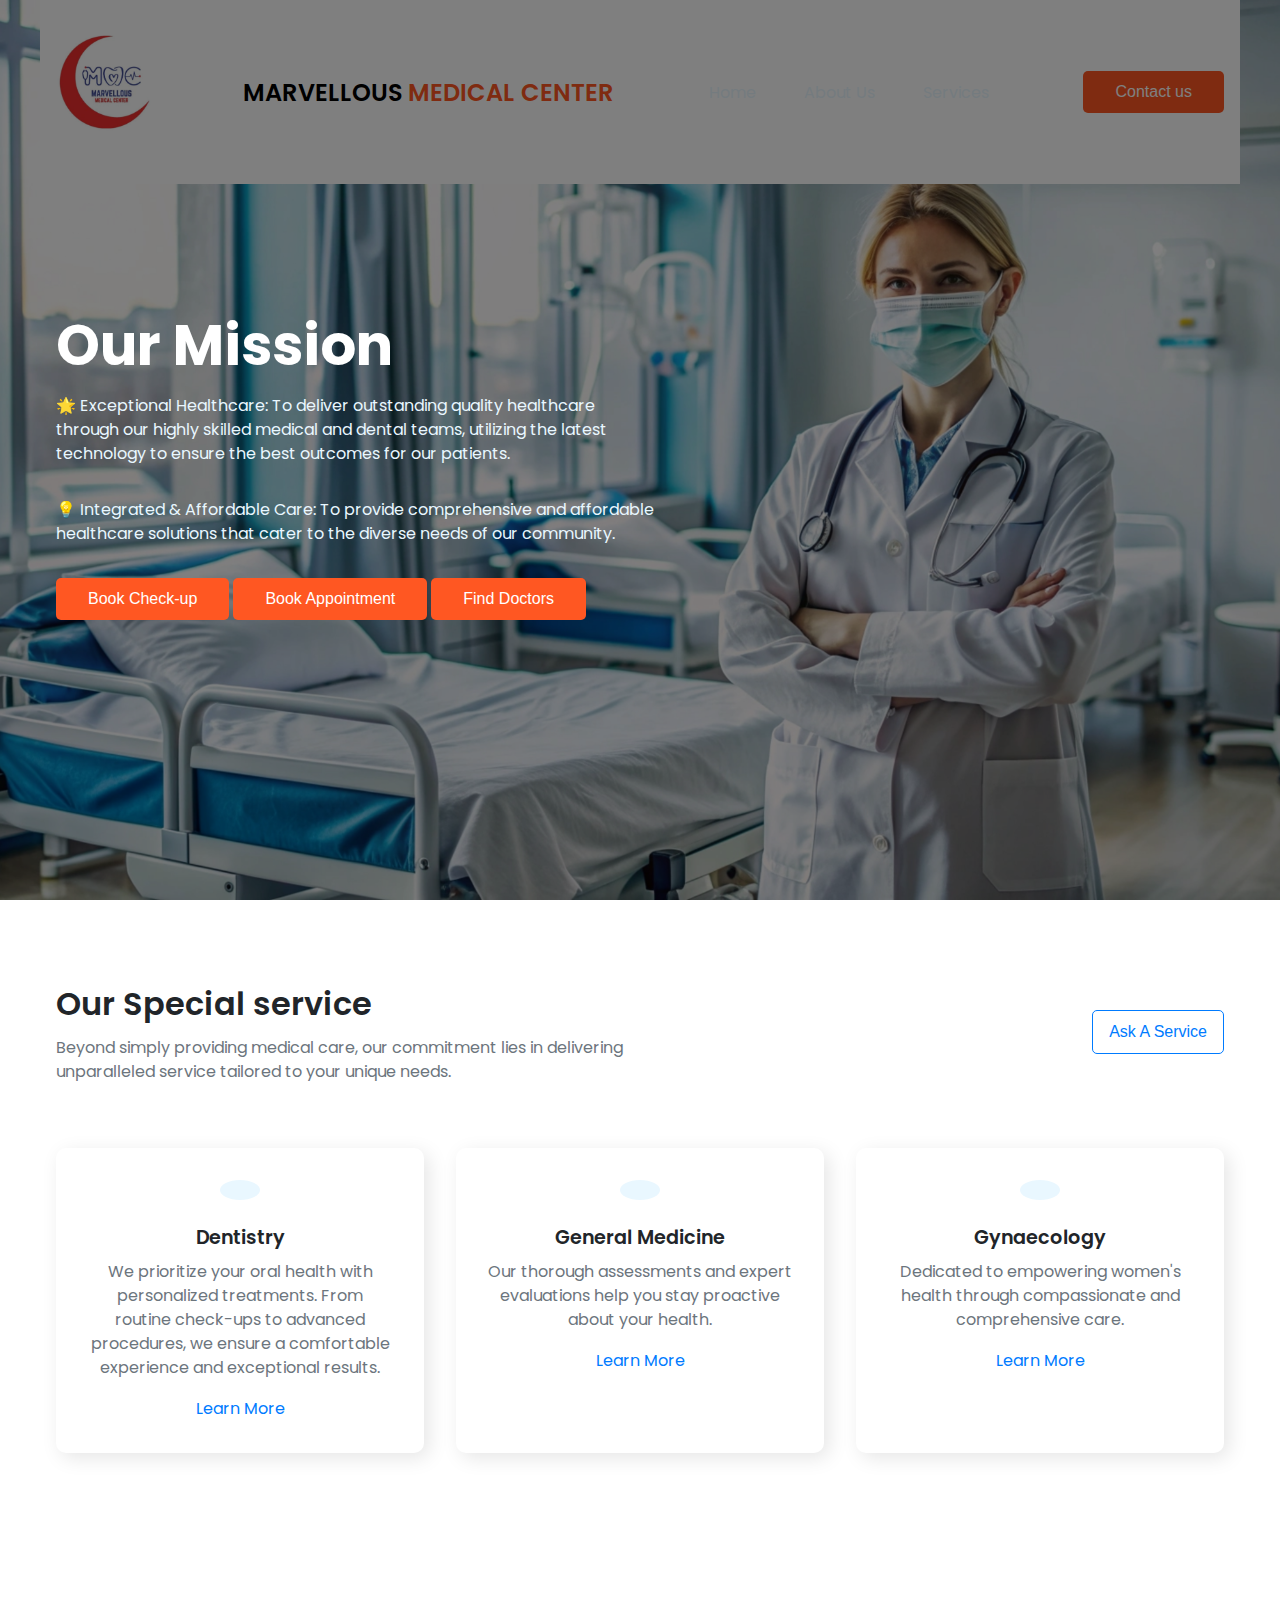
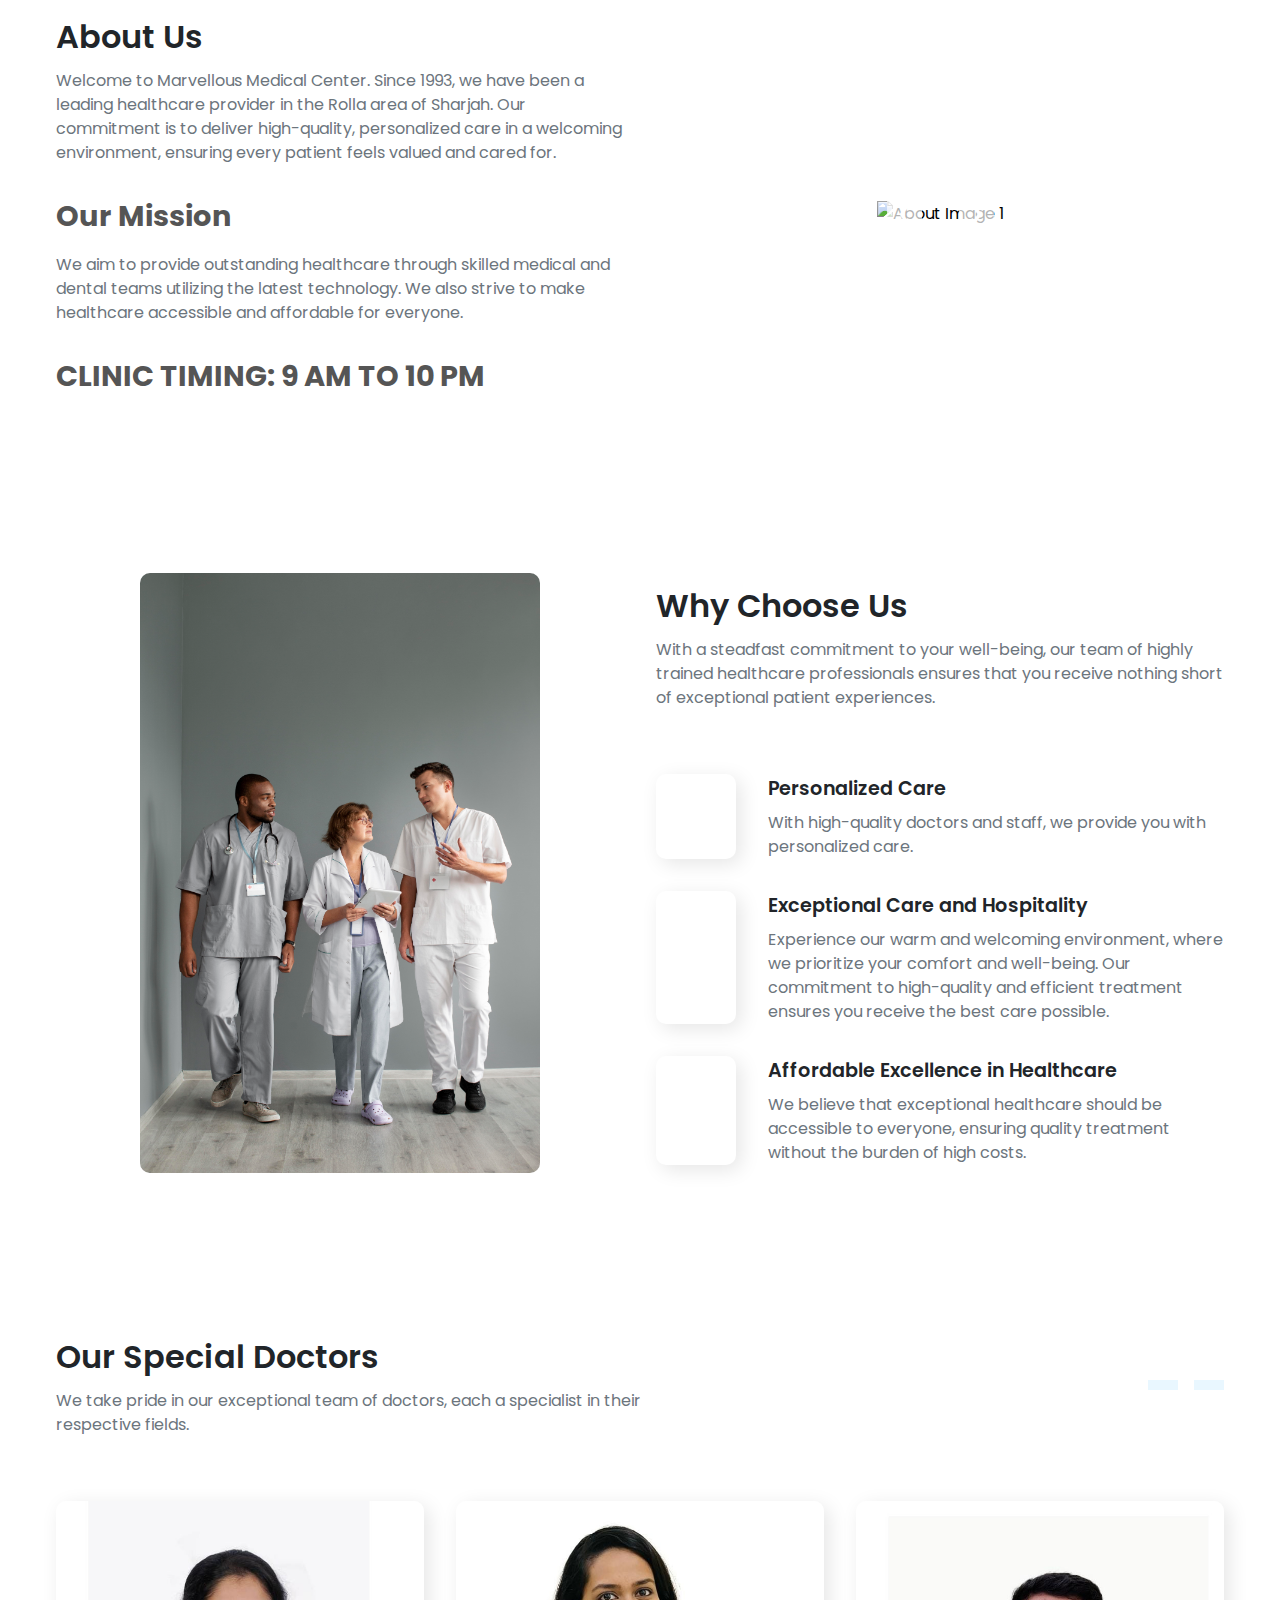
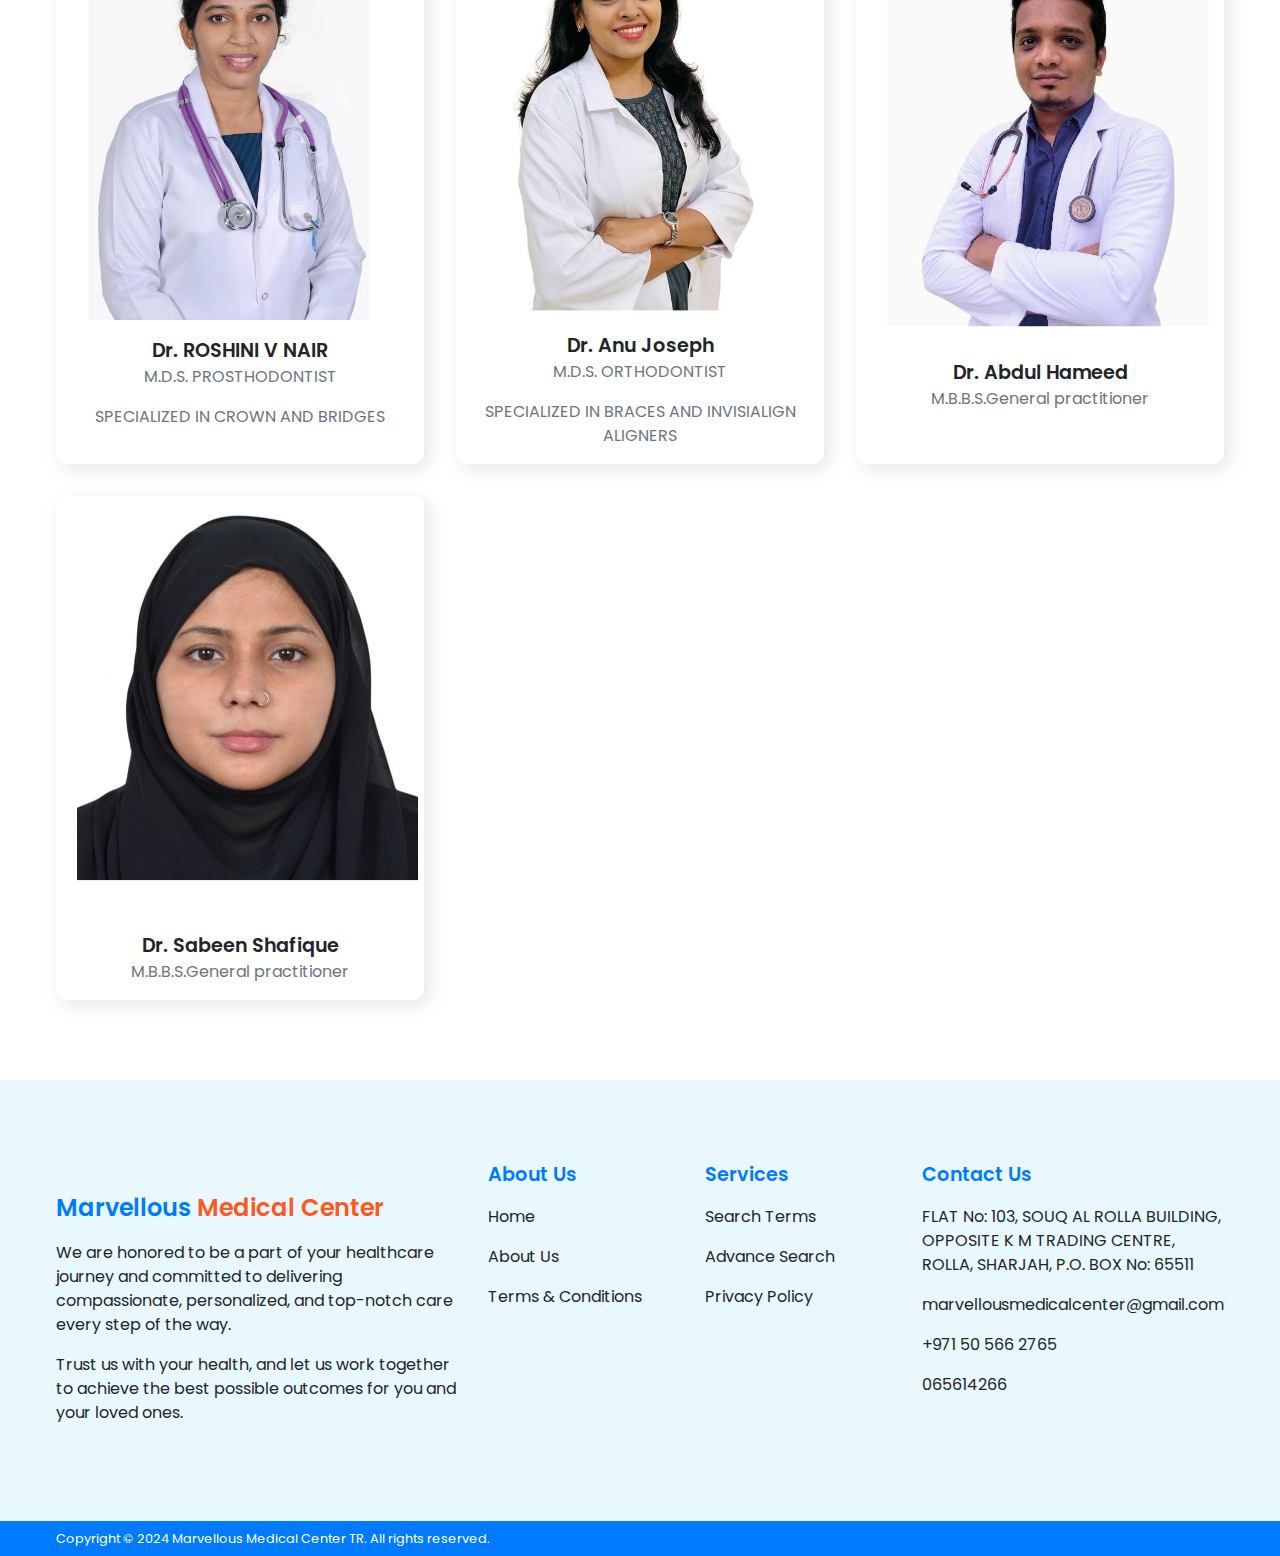
==== index.html @ 9492949f "Update index.html" ====
<!DOCTYPE html>
<html lang="en">
  <head>
    <meta charset="UTF-8" />
    <meta name="viewport" content="width=device-width, initial-scale=1.0" />
    <link
      href="https://cdn.jsdelivr.net/npm/remixicon@3.4.0/fonts/remixicon.css"
      rel="stylesheet"
    />
    <link rel="stylesheet" href="styles.css" />
    <title>Marvellous medical center</title>
  </head>
  <style>
    @import url("https://fonts.googleapis.com/css2?family=Poppins:wght@400;500;600;700&display=swap");

:root {
  --primary-color: #007bff; /* Updated primary color */
  --primary-color-dark: #0056b3; /* Darker shade */
  --primary-color-light: #e9f7ff; /* Lighter shade */
  --secondary-color: #ff5722; /* Updated secondary color */
  --text-dark: #212529; /* Darker text color */
  --text-light: #6c757d; /* Lighter text color */
  --white: #ffffff; /* White color */
  --max-width: 1200px; /* Maximum width for the container */
}

* {
  padding: 0;
  margin: 0;
  box-sizing: border-box;
}

.section__container {
  max-width: var(--max-width);
  margin: auto;
  padding: 5rem 1rem;
  animation: slide-in-left 0.5s ease-out forwards;
}

.section__header {
  margin-bottom: 0.5rem;
  font-size: 2rem;
  font-weight: 600;
  color: var(--text-dark);
  animation: slide-in-right 0.5s ease-out forwards;
}

.btn {
  padding: 0.75rem 2rem;
  outline: none;
  border: none;
  font-size: 1rem;
  white-space: nowrap;
  color: var(--white);
  background-color: var(--secondary-color);
  border-radius: 5px;
  cursor: pointer;
}

img {
  width: 100%;
  display: flex;
}

a {
  text-decoration: none;
}

html,
body {
  scroll-behavior: smooth;
}

body {
  font-family: "Poppins", sans-serif;
}

header {
    background-image: url("female-doctor-standing-hospital-room.jpg");
    background-position: center center;
    background-size: cover;
    background-repeat: no-repeat;
    position: relative;
    height:900px;
  }
  
  .header__container {
    position: relative;
    z-index: 1;
    padding: 5rem 1rem;
  }
  
  header::before {
    content: '';
    position: absolute;
    top: 0;
    left: 0;
    right: 0;
    bottom: 0;
    background-color: rgba(0, 0, 0, 0.5); /* Semi-transparent overlay */
    z-index: 0; /* Behind content */
  }
  

.nav__container {
  padding: 2rem 1rem;
  display: flex;
  align-items: center;
  justify-content: space-between;
}

.nav__logo {
  font-size: 1.5rem;
  font-weight: 600;
  color: var(--orange);
}

.nav__logo span {
  color: var(--secondary-color);
}

.nav__links {
  list-style: none;
  display: flex;
  align-items: center;
  justify-content: center;
  gap: 2rem;
  position:bottom;
  color:black;
  
}

.link a {
  padding: 0.5rem;
  color: var(--primary-color-light);
}

.link a:hover {
  color: var(--white);
}

.header__container {
  display: flex;
  align-items: center;
  gap: 5rem;
  animation: slide-in-left 0.5s ease-out forwards;
}

.header__container h1 {
  margin-bottom: 1rem;
  max-width: 800px;
  font-size: 3.5rem;
  line-height: 4rem;
  color: var(--white);
}

.header__container p {
  margin-bottom: 2rem;
  max-width: 600px;
  color: var(--primary-color-light);
}

.header__form {
  width: 100%;
  max-width: 350px;
}

.header__form form {
  display: grid;
  gap: 1rem;
  padding: 2rem;
  background-color: var(--white);
  border-radius: 10px;
  box-shadow: 5px 5px 20px rgba(0, 0, 0, 0.2);
}

.header__form input {
  padding: 1rem;
  outline: none;
  border: none;
  font-size: 1rem;
  color: var(--primary-color);
  background-color: var(--primary-color-light);
  border-radius: 5px;
}

.header__form input::placeholder {
  color: var(--primary-color);
}

.form__btn {
  background-color: var(--primary-color);
  transition: 0.3s;
}

.form__btn:hover {
  background-color: var(--primary-color-dark);
}

.header__form h4 {
  font-size: 1.5rem;
  font-weight: 700;
  color: var(--primary-color);
}

.service__header {
  display: flex;
  align-items: center;
  justify-content: space-between;
  gap: 2rem;
  animation: slide-in-right 0.5s ease-out forwards;
}

.service__header__content p {
  max-width: 600px;
  color: var(--text-light);
}

.service__btn {
  padding: 0.75rem 1rem;
  outline: none;
  font-size: 1rem;
  color: var(--primary-color);
  border: 1px solid var(--primary-color);
  background-color: transparent;
  border-radius: 5px;
  white-space: nowrap;
  cursor: pointer;
  transition: 0.3s;
}

.service__btn:hover {
  color: var(--white);
  background-color: var(--primary-color);
}

.service__grid {
  margin-top: 4rem;
  display: grid;
  grid-template-columns: repeat(3, 1fr);
  gap: 2rem;
  animation: slide-in-left 0.5s ease-out forwards;
}

.service__card {
  padding: 2rem;
  text-align: center;
  border-radius: 10px;
  box-shadow: 5px 5px 20px rgba(0, 0, 0, 0.1);
  cursor: pointer;
}


.service__card:hover {
  background-color: #f9f9f9; /* Optional: Change background on hover */
}



.service__card span {
  display: inline-block;
  margin-bottom: 1rem;
  padding: 10px 20px;
  font-size: 2.5rem;
  color: var(--primary-color);
  background-color: var(--primary-color-light);
  border-radius: 100%;
  transition: 0.3s;
}

.service__card h4 {
  margin-bottom: 0.5rem;
  font-size: 1.2rem;
  font-weight: 600;
  color: var(--text-dark);
}

.service__card p {
  margin-bottom: 1rem;
  color: var(--text-light);
}

.service__card a {
  color: var(--primary-color);
}

.service__card a:hover {
  color: var(--primary-color-dark);
}

.service__card:hover span {
  color: var(--primary-color-light);
  background-color: var(--primary-color);
}

.about__container {
  display: grid;
  grid-template-columns: repeat(2, 1fr);
  gap: 2rem;
  align-items: center;
}

.about__content p {
  margin-bottom: 1rem;
  color: var(--text-light);
}

.about__image img {
  max-width: 400px;
  margin: auto;
  border-radius: 10px;
}

.why__container {
  display: grid;
  grid-template-columns: repeat(2, 1fr);
  gap: 2rem;
  align-items: center;
  animation: slide-in-left 0.5s ease-out forwards;
}

.why__image img {
  max-width: 400px;
  margin: auto;
  border-radius: 10px;
}

.why__content p {
  color: var(--text-light);
}

.why__grid {
  margin-top: 4rem;
  display: grid;
  grid-template-columns: 80px auto;
  gap: 2rem;
}

.why__grid span {
  display: inline-flex;
  align-items: center;
  justify-content: center;
  font-size: 2.5rem;
  color: var(--primary-color);
  border-radius: 10px;
  box-shadow: 5px 5px 20px rgba(0, 0, 0, 0.1);
}

.why__grid h4 {
  margin-bottom: 0.5rem;
  font-size: 1.2rem;
  font-weight: 600;
  color: var(--text-dark);
}

.why__grid p {
  color: var(--text-light);
}

.doctors__header {
  display: flex;
  align-items: center;
  justify-content: space-between;
  gap: 2rem;
}

.doctors__header__content p {
  max-width: 600px;
  color: var(--text-light);
}

.doctors__nav {
  display: flex;
  align-items: center;
  gap: 1rem;
}

.doctors__nav span {
  padding: 5px 15px;
  font-size: 1.5rem;
  color: var(--primary-color);
  background-color: var(--primary-color-light);
  cursor: pointer;
}

.doctors__grid {
  margin-top: 4rem;
  display: grid;
  grid-template-columns: repeat(3, 1fr);
  gap: 2rem;
  animation: slide-in-right 0.5s ease-out forwards;
}

.doctors__card {
  text-align: center;
  box-shadow: 5px 5px 20px rgba(0, 0, 0, 0.1);
  border-radius: 10px;
  cursor: pointer;
  overflow: hidden;
}

.doctors__card__image {
  position: relative;
  overflow: hidden;
}

.doctors__socials {
  position: absolute;
  left: 0;
  bottom: -4rem;
  width: 100%;
  display: flex;
  align-items: center;
  justify-content: center;
  gap: 1rem;
  transition: 0.5s;
}

.doctors__socials span {
  display: inline-block;
  padding: 6px 12px;
  font-size: 1.5rem;
  color: var(--text-dark);
  background-color: var(--white);
  border-radius: 5px;
  cursor: pointer;
  transition: 0.3s;
}

.doctors__socials span:hover {
  color: var(--primary-color);
}

.doctors__card:hover .doctors__socials {
  bottom: 2rem;
}

.doctors__card h4 {
  margin-top: 1rem;
  font-size: 1.2rem;
  font-weight: 600;
  color: var(--text-dark);
}

.doctors__card p {
  margin-bottom: 1rem;
  color: var(--text-light);
}

.footer {
  background-color: var(--primary-color-light);
}

.footer__container {
  display: grid;
  grid-template-columns: 400px repeat(3, 1fr);
  gap: 2rem;
}

.footer__col h3 {
  margin-bottom: 1rem;
  font-size: 1.5rem;
  font-weight: 600;
  color: var(--primary-color);
}

.footer__col h3 span {
  color: var(--secondary-color);
}

.footer__col h4 {
  margin-bottom: 1rem;
  font-size: 1.2rem;
  font-weight: 600;
  color: var(--primary-color);
}

.footer__col p {
  margin-bottom: 1rem;
  color: var(--text-dark);
  cursor: pointer;
  transition: 0.3s;
}

.footer__col p:hover {
  color: var(--primary-color);
}

.footer__col i {
  color: var(--primary-color);
}

.footer__bar {
  background-color: var(--primary-color);
}

.footer__bar__content {
  max-width: var(--max-width);
  margin: auto;
  padding: 0.5rem 1rem;
  display: flex;
  align-items: center;
  justify-content: space-between;
  gap: 2rem;
}

.footer__bar__content p {
  font-size: 0.8rem;
  color: var(--white);
}

.footer__socials {
  display: flex;
  align-items: center;
  gap: 1rem;
  font-size: 1rem;
  color: var(--white);
  cursor: pointer;
}

@media (width < 900px) {
  .service__grid {
    grid-template-columns: repeat(2, 1fr);
    gap: 1rem;
  }

  .about__container {
    grid-template-columns: repeat(1, 1fr);
  }

  .about__image {
    grid-area: 1/1/2/2;
  }

  .about__content {
    text-align: center;
  }

  .why__container {
    grid-template-columns: repeat(1, 1fr);
  }

  .why__content {
    text-align: center;
  }

  .why__grid {
    text-align: left;
  }

  .doctors__grid {
    grid-template-columns: repeat(2, 1fr);
    gap: 1rem;
  }

  .footer__container {
    grid-template-columns: repeat(2, 1fr);
  }
}

@media (width < 780px) {
  .nav__links {
    display: none;
  }

  .header__container {
    flex-direction: column;
  }
}

@media (width < 600px) {
  .service__header {
    flex-direction: column;
    text-align: center;
  }

  .service__grid {
    grid-template-columns: repeat(1, 1fr);
  }

  .why__grid {
    column-gap: 1rem;
  }

  .doctors__header {
    flex-direction: column;
    text-align: center;
  }

  .doctors__grid {
    grid-template-columns: repeat(1, 1fr);
  }

  .footer__bar__content {
    flex-direction: column;
    gap: 1rem;
  }
}
@keyframes slide-in-left {
    from {
      transform: translateX(-100%);
      opacity: 0;
    }
    to {
      transform: translateX(0);
      opacity: 1;
    }
  }
  
  @keyframes slide-in-right {
    from {
      transform: translateX(100%);
      opacity: 0;
    }
    to {
      transform: translateX(0);
      opacity: 1;
    }
  }
  .logo {
    width: 100px;
    height: 100px;
    border-radius: 50%;
    overflow: hidden;
    display: flex;
    align-items: center;
    justify-content: center;
    margin-bottom: 20px;
}
.logo img {
    width: 100%;
    height: 100%;
    object-fit: cover;
}
.close-btn {
    background: none;
    border: none;
    color: white;
    font-size: 1.5rem;
    cursor: pointer;
    position: absolute;
    top: 10px;
    right: 10px;
  }
  
  .close-btn:hover {
    color: var(--secondary-color); /* Change color on hover */
  }
  .about__slider {
    position: relative;
    max-width: 600px; /* Set your desired width */
    margin: auto;
    overflow: hidden;
  }
  
  .slides {
    display: flex;
    transition: transform 0.5s ease;
  }
  
  .slide {
    min-width: 100%;
    display: none; /* Hide all images by default */
  }
  
  .slide.active {
    display: block; /* Show only the active image */
  }
  
  .prev, .next {
    position: absolute;
    top: 50%;
    transform: translateY(-50%);
    background-color: rgba(255, 255, 255, 0.7);
    border: none;
    cursor: pointer;
    padding: 10px;
    font-size: 18px;
  }
  
  .prev {
    left: 10px;
  }
  
  .next {
    right: 10px;
  }
  
  #dropdown a {
    display: block;
    padding: 8px;
    text-decoration: none;
    color: black;
}
#dropdown a:hover {
    background-color: #f0f0f0; /* Optional hover effect */
}
.section-container {
  display: none; /* Initially hidden */
  padding: 20px;
  background-color: #f4f4f4;
}
.section-content {
  max-width: 600px;
  margin: auto;
  background: white;
  padding: 20px;
  border-radius: 8px;
  box-shadow: 0 2px 10px rgba(0, 0, 0, 0.1);
}
.form-group {
  margin-bottom: 15px;
}
button {
  background-color: #28a745;
  color: white;
  border: none;
  padding: 10px 15px;
  border-radius: 5px;
  cursor: pointer;
}
button:hover {
  background-color: #218838;
}
.section-container {
  padding: 40px 20px;
  background-color: #f9f9f9;
  border: 1px solid #ddd;
  border-radius: 8px;
  box-shadow: 0 4px 8px rgba(0, 0, 0, 0.1);
}

.section-content {
  max-width: 800px;
  margin: auto;
}

h2 {
  font-size: 2.5rem;
  margin-bottom: 20px;
  color: #333;
}

h3 {
  font-size: 1.8rem;
  margin-top: 30px;
  margin-bottom: 15px;
  color: #555;
}

p {
  font-size: 1rem;
  line-height: 1.5;
  color: #666;
}

.form-group {
  margin-bottom: 20px;
}

label {
  display: block;
  margin-bottom: 5px;
  font-weight: bold;
}

input[type="text"],
input[type="email"],
textarea {
  width: 100%;
  padding: 10px;
  border: 1px solid #ccc;
  border-radius: 4px;
  font-size: 1rem;
}

textarea {
  height: 100px;
  resize: vertical;
}

button {
  background-color: #5cb85c;
  color: white;
  border: none;
  padding: 10px 20px;
  border-radius: 5px;
  cursor: pointer;
  font-size: 1rem;
}

button:hover {
  background-color: #4cae4c;
}

a {
  color: #007bff;
  text-decoration: none;
}

a:hover {
  text-decoration: underline;
}


  </style>
  <body>
    <header>
        <nav class="section__container nav__container">
            <div class="logo">
                <img src="logo.jpeg" alt="Company Logo">
            </div>
          <div class="nav__logo">
            MARVELLOUS<span> MEDICAL CENTER </span>
          </div>
          <ul class="nav__links">
            <li class="link"><a href="#home">Home</a></li>
            <li class="link"><a href="#about">About Us</a></li>
            <li class="link"><a href="#service">Services</a></li>
          </ul>
          <a href="contact.html">
            <button class="btn">Contact us</button>
        </a>
        </nav><br><br>
        
        <div class="section__container header__container" id="home">
          <div class="header__content">
            <h1>Our Mission</h1>
            <p>
              🌟 Exceptional Healthcare: To deliver outstanding quality healthcare through our highly skilled medical and dental teams, utilizing the latest technology to ensure the best outcomes for our patients.
            </p>
            <p>
              💡 Integrated & Affordable Care: To provide comprehensive and affordable healthcare solutions that cater to the diverse needs of our community.
            </p>
            <button class="btn" id="book-check-btn">Book Check-up</button>
            <button class="btn" id="book-appointment-btn">Book Appointment</button>
            <a href="#pages">
              <button class="btn" id="find-docs">Find Doctors</button>
          </a>
          
          </div>
          <div class="header__form" id="checkup-form" style="display: none;">
            <button class="close-btn" onclick="closeForm('checkup-form')">✖</button>
            <form>
              <h4>Book Check-up</h4>
              <input type="text" placeholder="First Name" />
              <input type="text" placeholder="Last Name" />
              <input type="text" placeholder="Address" />
              <input type="text" placeholder="Phone No." />
              <button class="btn form__btn">Book Check-up</button>
              <button class="btn btn_success" >Login</button>
            </form>
          </div>
      
          <div class="header__form" id="appointment-form" style="display: none;">
            <button class="close-btn" onclick="closeForm('appointment-form')">✖</button>
            <form>
              <h4>Book Appointment</h4>
              <input type="text" placeholder="First Name" />
              <input type="text" placeholder="Last Name" />
              <input type="text" placeholder="Address" />
              <input type="text" placeholder="Phone No." />
              <button class="btn form__btn">Book Appointment</button>
              <button class="btn btn_success" >Login</button>
            </form>
          </div>
        </div>
      </header>
      
      

    <section class="section__container service__container" id="service">
      <div class="service__header">
        <div class="service__header__content">
          <h2 class="section__header">Our Special service</h2>
          <p>
            Beyond simply providing medical care, our commitment lies in
            delivering unparalleled service tailored to your unique needs.
          </p>
        </div>
        <button class="service__btn" onclick="toggleDropdown()">Ask A Service</button>
          <div id="dropdown" style="display: none;">
            <a href="dental.html">Dentistry</a>
            <a href="general.html">General Practitioner</a>
            <a href="gynaec.html">Gynaecology</a>
          </div>
      </div>
      <div class="service__grid">
        <div class="service__card">
          <a href="dental.html" style="text-decoration: none; color: inherit;">
              <span><i class="ri-hospital-line"></i></span>
              <h4>Dentistry</h4>
              <p>
                  We prioritize your oral health with personalized treatments. From routine check-ups to advanced procedures, we ensure a comfortable experience and exceptional results.
              </p>
              <a href="dental.html">Learn More</a>
          </a>
      </div>
        <div class="service__card">
          <a href="general.html" style="text-decoration: none; color: inherit;">
          <span><i class="ri-user-line"></i></span>
          <h4>General Medicine</h4>
          <p>
            Our thorough assessments and expert evaluations help you stay
            proactive about your health.
          </p>
          <a href="general.html">Learn More</a></a>
        </div>
        <div class="service__card">
          <span><i class="ri-women-line"></i></span>
          <a href="gynaec.html" style="text-decoration: none; color: inherit;">
          <h4>Gynaecology</h4>
          <p>
            Dedicated to empowering women's health through compassionate and comprehensive care.
          </p>
          <a href="#">Learn More</a></a>
        </div>
      </div>
    </section>
    <section class="section__container about__container" id="about">
        <div class="about__content">
          <h2 class="section__header">About Us</h2>
          <p>
            Welcome to Marvellous Medical Center. Since 1993, we have been a leading healthcare provider in the Rolla area of Sharjah. Our commitment is to deliver high-quality, personalized care in a welcoming environment, ensuring every patient feels valued and cared for.
          </p>
          <h3>Our Mission</h3>
          <p>
            We aim to provide outstanding healthcare through skilled medical and dental teams utilizing the latest technology. We also strive to make healthcare accessible and affordable for everyone.
          </p>
          <h3>CLINIC TIMING:  9 AM TO  10 PM</h3>
        </div>
      
        <div class="about__slider">
          <div class="slides">
            <img src="about.jpg" alt="About Image 1" class="slide" />
            <img src="about2.jpg" alt="About Image 2" class="slide" />
            <img src="about3.jpg" alt="About Image 3" class="slide" />
          </div>
          <button class="prev" onclick="changeSlide(-1)">&#10094;</button>
          <button class="next" onclick="changeSlide(1)">&#10095;</button>
        </div>
      </section>
      
      

    <section class="section__container why__container" id="blog">
        <div class="why__image">
          <img src="why.jpg" alt="why choose us" />
        </div>
        <div class="why__content">
          <h2 class="section__header">Why Choose Us</h2>
          <p>
            With a steadfast commitment to your well-being, our team of highly
            trained healthcare professionals ensures that you receive nothing
            short of exceptional patient experiences.
          </p>
          <div class="why__grid">
            <span><i class="ri-hand-heart-line"></i></span>
            <div>
              <h4>Personalized Care</h4>
              <p>
                With high-quality doctors and staff, we provide you with personalized care.
              </p>
            </div>
            <span><i class="ri-truck-line"></i></span>
            <div>
              <h4>Exceptional Care and Hospitality</h4>
              <p>
                Experience our warm and welcoming environment, where we prioritize your comfort and well-being. Our commitment to high-quality and efficient treatment ensures you receive the best care possible.
              </p>
            </div>
            <span><i class="ri-hospital-line"></i></span>
            <div>
              <h4>Affordable Excellence in Healthcare</h4>
              <p>
                We believe that exceptional healthcare should be accessible to everyone, ensuring quality treatment without the burden of high costs.
              </p>
            </div>
          </div>
        </div>
      </section>
      

    <section class="section__container doctors__container" id="pages">
      <div class="doctors__header">
        <div class="doctors__header__content">
          <h2 class="section__header">Our Special Doctors</h2>
          <p>
            We take pride in our exceptional team of doctors, each a specialist
            in their respective fields.
          </p>
        </div>
        <div class="doctors__nav">
          <span><i class="ri-arrow-left-line"></i></span>
          <span><i class="ri-arrow-right-line"></i></span>
        </div>
      </div>
      <div class="doctors__grid">
        <div class="doctors__card">
          <div class="doctors__card__image">
            <img src="roshini.jpeg" alt="doctor" />
            <div class="doctors__socials">
              <span><i class="ri-instagram-line"></i></span>
              <span><i class="ri-facebook-fill"></i></span>
              <span><i class="ri-heart-fill"></i></span>
              <span><i class="ri-twitter-fill"></i></span>
            </div>
          </div>
          <h4>Dr. ROSHINI V NAIR</h4>
          <p>M.D.S. PROSTHODONTIST</p>
          <p>SPECIALIZED IN CROWN AND BRIDGES</p>
        </div>
        <div class="doctors__card">
          <div class="doctors__card__image">
            <img src="ANU.jpeg" alt="doctor" />
            <div class="doctors__socials">
              <span><i class="ri-instagram-line"></i></span>
              <span><i class="ri-facebook-fill"></i></span>
              <span><i class="ri-heart-fill"></i></span>
              <span><i class="ri-twitter-fill"></i></span>
            </div>
          </div>
          <h4>Dr. Anu Joseph</h4>
          <p>M.D.S. ORTHODONTIST</p>
          <p>SPECIALIZED IN BRACES AND INVISIALIGN ALIGNERS</p>
        </div>
        <div class="doctors__card">
          <div class="doctors__card__image">
            <img src="abdul.jpeg" alt="doctor" />
            <div class="doctors__socials">
              <span><i class="ri-instagram-line"></i></span>
              <span><i class="ri-facebook-fill"></i></span>
              <span><i class="ri-heart-fill"></i></span>
              <span><i class="ri-twitter-fill"></i></span>
            </div>
          </div>
          <h4>Dr. Abdul Hameed</h4>
          <p>M.B.B.S.General practitioner</p>
        </div>
        <div class="doctors__card">
          <div class="doctors__card__image">
            <img src="sabeen.jpeg" alt="doctor" />
            <div class="doctors__socials">
              <span><i class="ri-instagram-line"></i></span>
              <span><i class="ri-facebook-fill"></i></span>
              <span><i class="ri-heart-fill"></i></span>
              <span><i class="ri-twitter-fill"></i></span>
            </div>
          </div>
          <h4>Dr. Sabeen Shafique</h4>
          <p>M.B.B.S.General practitioner</p>
        </div>
      </div>
    </section>
    
  

    <footer class="footer">
      <div class="section__container footer__container">
        <div class="footer__col">
          <h3>Marvellous <span>Medical Center</span></h3>
          <p>
            We are honored to be a part of your healthcare journey and committed
            to delivering compassionate, personalized, and top-notch care every
            step of the way.
          </p>
          <p>
            Trust us with your health, and let us work together to achieve the
            best possible outcomes for you and your loved ones.
          </p>
        </div>
        <div class="footer__col">
          <h4>About Us</h4>
          <p>Home</p>
          <p>About Us</p>
          <p>Terms & Conditions</p>
        </div>
        <div class="footer__col">
          <h4>Services</h4>
          <p>Search Terms</p>
          <p>Advance Search</p>
          <p>Privacy Policy</p>
        </div>
        <div class="footer__col">
          <h4>Contact Us</h4>
          <p>
            <i class="ri-map-pin-2-fill"></i> FLAT No: 103, SOUQ AL ROLLA BUILDING, 
            OPPOSITE K M TRADING
            CENTRE, ROLLA, SHARJAH, P.O. BOX No: 65511
            
          </p>
          <p><i class="ri-mail-fill"></i> marvellousmedicalcenter@gmail.com</p>
          <p><i class="ri-phone-fill"></i> +971 50 566 2765</p>
          <p><i class="ri-landline-fill"></i> 065614266</p>
        </div>
      </div>
      <div class="footer__bar">
        <div class="footer__bar__content">
          <p>Copyright © 2024 Marvellous Medical Center TR. All rights reserved.</p>
          <div class="footer__socials">
            <span><i class="ri-instagram-line"></i></span>
            <span><i class="ri-facebook-fill"></i></span>
            <span><i class="ri-heart-fill"></i></span>
            <span><i class="ri-twitter-fill"></i></span>
          </div>
        </div>
      </div>
    </footer>
  </body>
  <script>
    document.getElementById("book-check-btn").addEventListener("click", function() {
        const checkupForm = document.getElementById("checkup-form");
        const appointmentForm = document.getElementById("appointment-form");
        
        // Show the check-up form and hide the appointment form
        checkupForm.style.display = "block";
        appointmentForm.style.display = "none";
      });
      
      document.getElementById("book-appointment-btn").addEventListener("click", function() {
        const appointmentForm = document.getElementById("appointment-form");
        const checkupForm = document.getElementById("checkup-form");
        
        // Show the appointment form and hide the check-up form
        appointmentForm.style.display = "block";
        checkupForm.style.display = "none";
      });
      function closeForm(formId) {
        document.getElementById(formId).style.display = "none";
      }
      let currentSlide = 0;
const slides = document.querySelectorAll('.slide');

function showSlide(index) {
  slides.forEach((slide, i) => {
    slide.classList.remove('active');
    if (i === index) {
      slide.classList.add('active');
    }
  });
}

function changeSlide(direction) {
  currentSlide = (currentSlide + direction + slides.length) % slides.length;
  showSlide(currentSlide);
}

// Automatically change slides every 5 seconds
setInterval(() => {
  changeSlide(1); // Change to the next slide
}, 3000);

// Initialize the first slide
showSlide(currentSlide);

function toggleDropdown() {
  const dropdown = document.getElementById('dropdown');
  dropdown.style.display = dropdown.style.display === 'none' ? 'block' : 'none';
}
document.getElementById('contactButton').addEventListener('click', function() {
  const contactSection = document.getElementById('contact');
  contactSection.style.display = contactSection.style.display === 'none' || contactSection.style.display === '' ? 'block' : 'none';
});
  </script>
  
</html>
---- styles.css ----
@import url("https://fonts.googleapis.com/css2?family=Poppins:wght@400;500;600;700&display=swap");

:root {
  --primary-color: #007bff; /* Updated primary color */
  --primary-color-dark: #0056b3; /* Darker shade */
  --primary-color-light: #e9f7ff; /* Lighter shade */
  --secondary-color: #ff5722; /* Updated secondary color */
  --text-dark: #212529; /* Darker text color */
  --text-light: #6c757d; /* Lighter text color */
  --white: #ffffff; /* White color */
  --max-width: 1200px; /* Maximum width for the container */
}

* {
  padding: 0;
  margin: 0;
  box-sizing: border-box;
}

.section__container {
  max-width: var(--max-width);
  margin: auto;
  padding: 5rem 1rem;
}

.section__header {
  margin-bottom: 0.5rem;
  font-size: 2rem;
  font-weight: 600;
  color: var(--text-dark);
}

.btn {
  padding: 0.75rem 2rem;
  outline: none;
  border: none;
  font-size: 1rem;
  white-space: nowrap;
  color: var(--white);
  background-color: var(--secondary-color);
  border-radius: 5px;
  cursor: pointer;
}

img {
  width: 100%;
  display: flex;
}

a {
  text-decoration: none;
}

html,
body {
  scroll-behavior: smooth;
}

body {
  font-family: "Poppins", sans-serif;
}

header {
  background-image: linear-gradient(
      to right,
      rgba(0, 123, 255, 0.9),
      rgba(0, 123, 255, 0.7)
    ),
    url("assets/header.jpg");
  background-position: center center;
  background-size: cover;
  background-repeat: no-repeat;
}

.nav__container {
  padding: 2rem 1rem;
  display: flex;
  align-items: center;
  justify-content: space-between;
}

.nav__logo {
  font-size: 1.5rem;
  font-weight: 600;
  color: var(--white);
}

.nav__logo span {
  color: var(--secondary-color);
}

.nav__links {
  list-style: none;
  display: flex;
  align-items: center;
  justify-content: center;
  gap: 2rem;
}

.link a {
  padding: 0.5rem;
  color: var(--primary-color-light);
}

.link a:hover {
  color: var(--white);
}

.header__container {
  display: flex;
  align-items: center;
  gap: 5rem;
}

.header__container h1 {
  margin-bottom: 1rem;
  max-width: 800px;
  font-size: 3.5rem;
  line-height: 4rem;
  color: var(--white);
}

.header__container p {
  margin-bottom: 2rem;
  max-width: 600px;
  color: var(--primary-color-light);
}

.header__form {
  width: 100%;
  max-width: 350px;
}

.header__form form {
  display: grid;
  gap: 1rem;
  padding: 2rem;
  background-color: var(--white);
  border-radius: 10px;
  box-shadow: 5px 5px 20px rgba(0, 0, 0, 0.2);
}

.header__form input {
  padding: 1rem;
  outline: none;
  border: none;
  font-size: 1rem;
  color: var(--primary-color);
  background-color: var(--primary-color-light);
  border-radius: 5px;
}

.header__form input::placeholder {
  color: var(--primary-color);
}

.form__btn {
  background-color: var(--primary-color);
  transition: 0.3s;
}

.form__btn:hover {
  background-color: var(--primary-color-dark);
}

.header__form h4 {
  font-size: 1.5rem;
  font-weight: 700;
  color: var(--primary-color);
}

.service__header {
  display: flex;
  align-items: center;
  justify-content: space-between;
  gap: 2rem;
}

.service__header__content p {
  max-width: 600px;
  color: var(--text-light);
}

.service__btn {
  padding: 0.75rem 1rem;
  outline: none;
  font-size: 1rem;
  color: var(--primary-color);
  border: 1px solid var(--primary-color);
  background-color: transparent;
  border-radius: 5px;
  white-space: nowrap;
  cursor: pointer;
  transition: 0.3s;
}

.service__btn:hover {
  color: var(--white);
  background-color: var(--primary-color);
}

.service__grid {
  margin-top: 4rem;
  display: grid;
  grid-template-columns: repeat(3, 1fr);
  gap: 2rem;
}

.service__card {
  padding: 2rem;
  text-align: center;
  border-radius: 10px;
  box-shadow: 5px 5px 20px rgba(0, 0, 0, 0.1);
  cursor: pointer;
}

.service__card span {
  display: inline-block;
  margin-bottom: 1rem;
  padding: 10px 20px;
  font-size: 2.5rem;
  color: var(--primary-color);
  background-color: var(--primary-color-light);
  border-radius: 100%;
  transition: 0.3s;
}

.service__card h4 {
  margin-bottom: 0.5rem;
  font-size: 1.2rem;
  font-weight: 600;
  color: var(--text-dark);
}

.service__card p {
  margin-bottom: 1rem;
  color: var(--text-light);
}

.service__card a {
  color: var(--primary-color);
}

.service__card a:hover {
  color: var(--primary-color-dark);
}

.service__card:hover span {
  color: var(--primary-color-light);
  background-color: var(--primary-color);
}

.about__container {
  display: grid;
  grid-template-columns: repeat(2, 1fr);
  gap: 2rem;
  align-items: center;
}

.about__content p {
  margin-bottom: 1rem;
  color: var(--text-light);
}

.about__image img {
  max-width: 400px;
  margin: auto;
  border-radius: 10px;
}

.why__container {
  display: grid;
  grid-template-columns: repeat(2, 1fr);
  gap: 2rem;
  align-items: center;
}

.why__image img {
  max-width: 400px;
  margin: auto;
  border-radius: 10px;
}

.why__content p {
  color: var(--text-light);
}

.why__grid {
  margin-top: 4rem;
  display: grid;
  grid-template-columns: 80px auto;
  gap: 2rem;
}

.why__grid span {
  display: inline-flex;
  align-items: center;
  justify-content: center;
  font-size: 2.5rem;
  color: var(--primary-color);
  border-radius: 10px;
  box-shadow: 5px 5px 20px rgba(0, 0, 0, 0.1);
}

.why__grid h4 {
  margin-bottom: 0.5rem;
  font-size: 1.2rem;
  font-weight: 600;
  color: var(--text-dark);
}

.why__grid p {
  color: var(--text-light);
}

.doctors__header {
  display: flex;
  align-items: center;
  justify-content: space-between;
  gap: 2rem;
}

.doctors__header__content p {
  max-width: 600px;
  color: var(--text-light);
}

.doctors__nav {
  display: flex;
  align-items: center;
  gap: 1rem;
}

.doctors__nav span {
  padding: 5px 15px;
  font-size: 1.5rem;
  color: var(--primary-color);
  background-color: var(--primary-color-light);
  cursor: pointer;
}

.doctors__grid {
  margin-top: 4rem;
  display: grid;
  grid-template-columns: repeat(3, 1fr);
  gap: 2rem;
}

.doctors__card {
  text-align: center;
  box-shadow: 5px 5px 20px rgba(0, 0, 0, 0.1);
  border-radius: 10px;
  cursor: pointer;
  overflow: hidden;
}

.doctors__card__image {
  position: relative;
  overflow: hidden;
}

.doctors__socials {
  position: absolute;
  left: 0;
  bottom: -4rem;
  width: 100%;
  display: flex;
  align-items: center;
  justify-content: center;
  gap: 1rem;
  transition: 0.5s;
}

.doctors__socials span {
  display: inline-block;
  padding: 6px 12px;
  font-size: 1.5rem;
  color: var(--text-dark);
  background-color: var(--white);
  border-radius: 5px;
  cursor: pointer;
  transition: 0.3s;
}

.doctors__socials span:hover {
  color: var(--primary-color);
}

.doctors__card:hover .doctors__socials {
  bottom: 2rem;
}

.doctors__card h4 {
  margin-top: 1rem;
  font-size: 1.2rem;
  font-weight: 600;
  color: var(--text-dark);
}

.doctors__card p {
  margin-bottom: 1rem;
  color: var(--text-light);
}

.footer {
  background-color: var(--primary-color-light);
}

.footer__container {
  display: grid;
  grid-template-columns: 400px repeat(3, 1fr);
  gap: 2rem;
}

.footer__col h3 {
  margin-bottom: 1rem;
  font-size: 1.5rem;
  font-weight: 600;
  color: var(--primary-color);
}

.footer__col h3 span {
  color: var(--secondary-color);
}

.footer__col h4 {
  margin-bottom: 1rem;
  font-size: 1.2rem;
  font-weight: 600;
  color: var(--primary-color);
}

.footer__col p {
  margin-bottom: 1rem;
  color: var(--text-dark);
  cursor: pointer;
  transition: 0.3s;
}

.footer__col p:hover {
  color: var(--primary-color);
}

.footer__col i {
  color: var(--primary-color);
}

.footer__bar {
  background-color: var(--primary-color);
}

.footer__bar__content {
  max-width: var(--max-width);
  margin: auto;
  padding: 0.5rem 1rem;
  display: flex;
  align-items: center;
  justify-content: space-between;
  gap: 2rem;
}

.footer__bar__content p {
  font-size: 0.8rem;
  color: var(--white);
}

.footer__socials {
  display: flex;
  align-items: center;
  gap: 1rem;
  font-size: 1rem;
  color: var(--white);
  cursor: pointer;
}

@media (width < 900px) {
  .service__grid {
    grid-template-columns: repeat(2, 1fr);
    gap: 1rem;
  }

  .about__container {
    grid-template-columns: repeat(1, 1fr);
  }

  .about__image {
    grid-area: 1/1/2/2;
  }

  .about__content {
    text-align: center;
  }

  .why__container {
    grid-template-columns: repeat(1, 1fr);
  }

  .why__content {
    text-align: center;
  }

  .why__grid {
    text-align: left;
  }

  .doctors__grid {
    grid-template-columns: repeat(2, 1fr);
    gap: 1rem;
  }

  .footer__container {
    grid-template-columns: repeat(2, 1fr);
  }
}

@media (width < 780px) {
  .nav__links {
    display: none;
  }

  .header__container {
    flex-direction: column;
  }
}

@media (width < 600px) {
  .service__header {
    flex-direction: column;
    text-align: center;
  }

  .service__grid {
    grid-template-columns: repeat(1, 1fr);
  }

  .why__grid {
    column-gap: 1rem;
  }

  .doctors__header {
    flex-direction: column;
    text-align: center;
  }

  .doctors__grid {
    grid-template-columns: repeat(1, 1fr);
  }

  .footer__bar__content {
    flex-direction: column;
    gap: 1rem;
  }
}

body {
  font-family: Arial, sans-serif;
  margin: 0;
  padding: 0;
}

.header {
  position: relative;
}

.header__image img {
  width: 100%;
  height: auto;
}

.nav__container {
  display: flex;
  justify-content: center;
  background-color: #fff;
  padding: 1rem;
}

.nav__links {
  list-style: none;
  display: flex;
  gap: 2rem;
}

.nav__links a {
  text-decoration: none;
  color: #333;
}

.content__section {
  padding: 2rem;
  text-align: center;
}

.section__header {
  font-size: 2rem;
  margin-bottom: 1rem;
}

.services__grid, .video__grid {
  display: flex;
  justify-content: space-around;
  margin: 2rem 0;
}

.service, .video {
  width: 30%;
}

.video iframe {
  width: 100%;
  height: 200px;
}
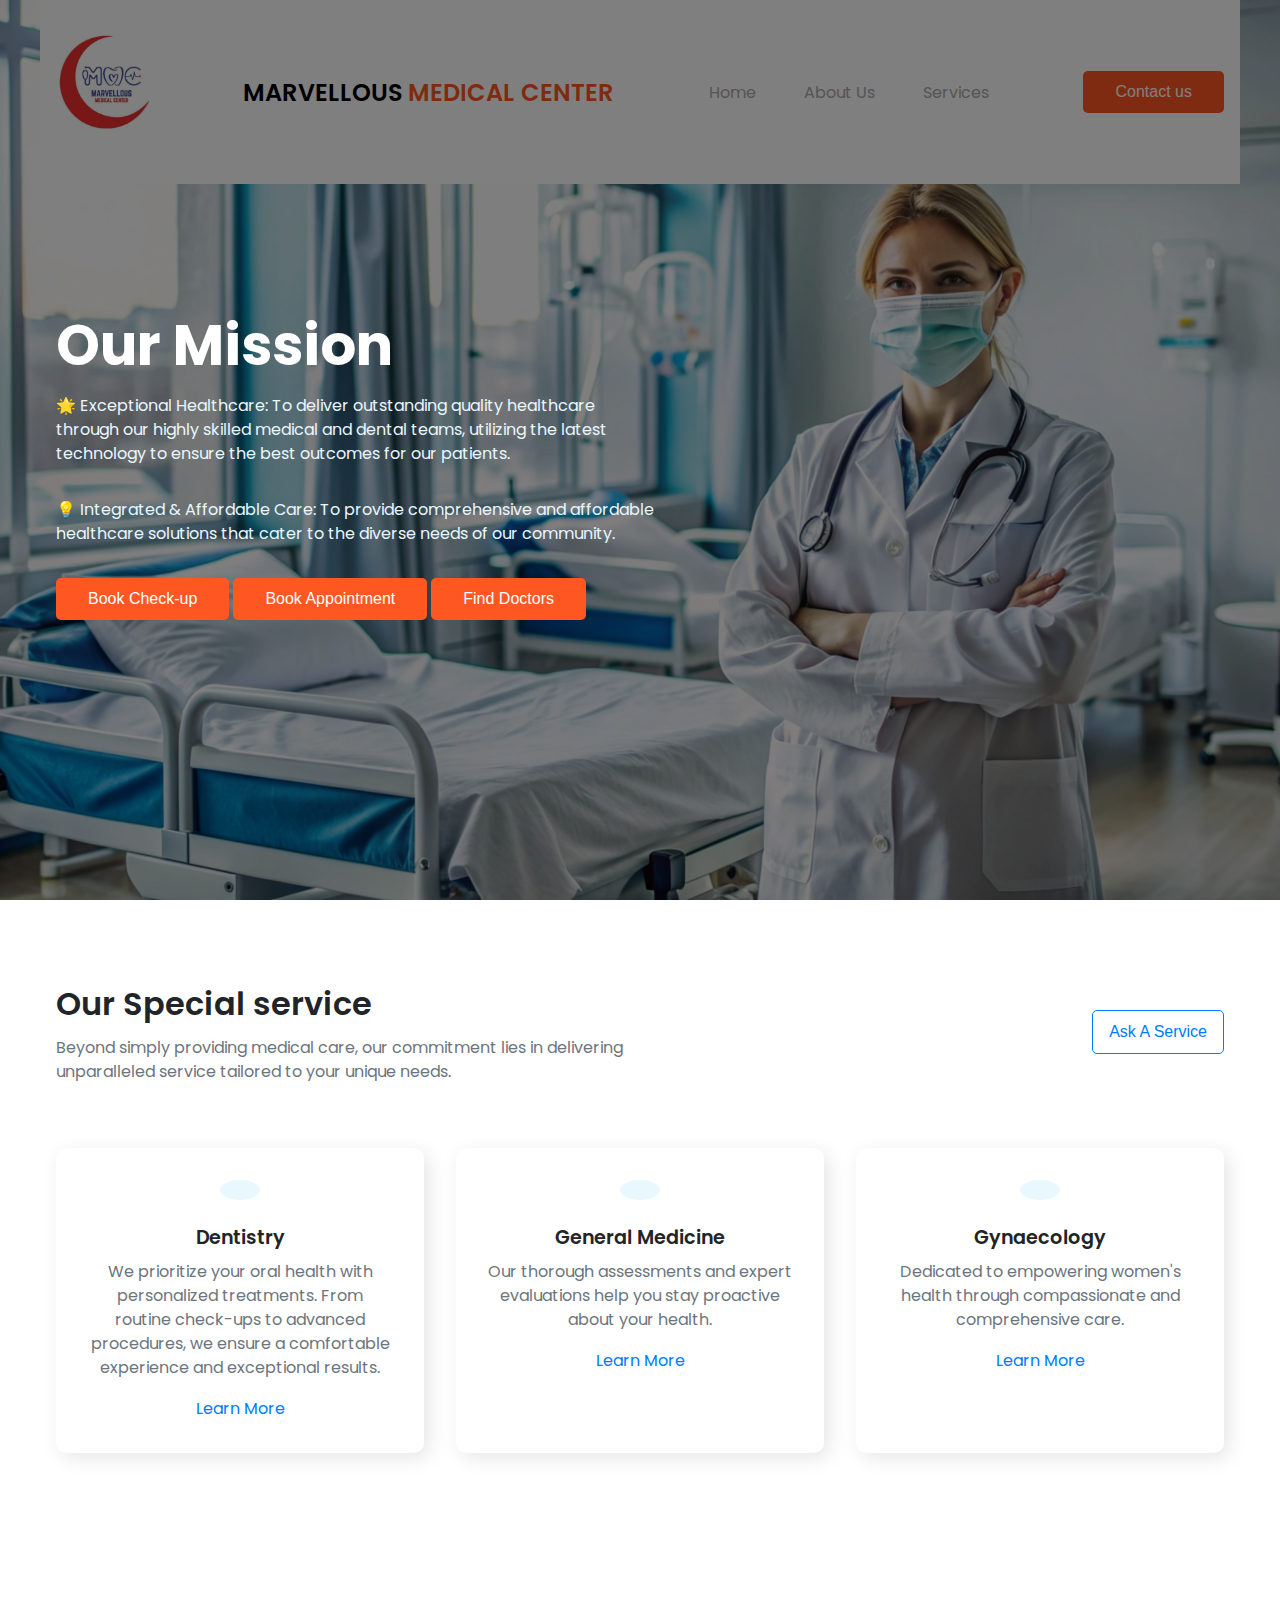
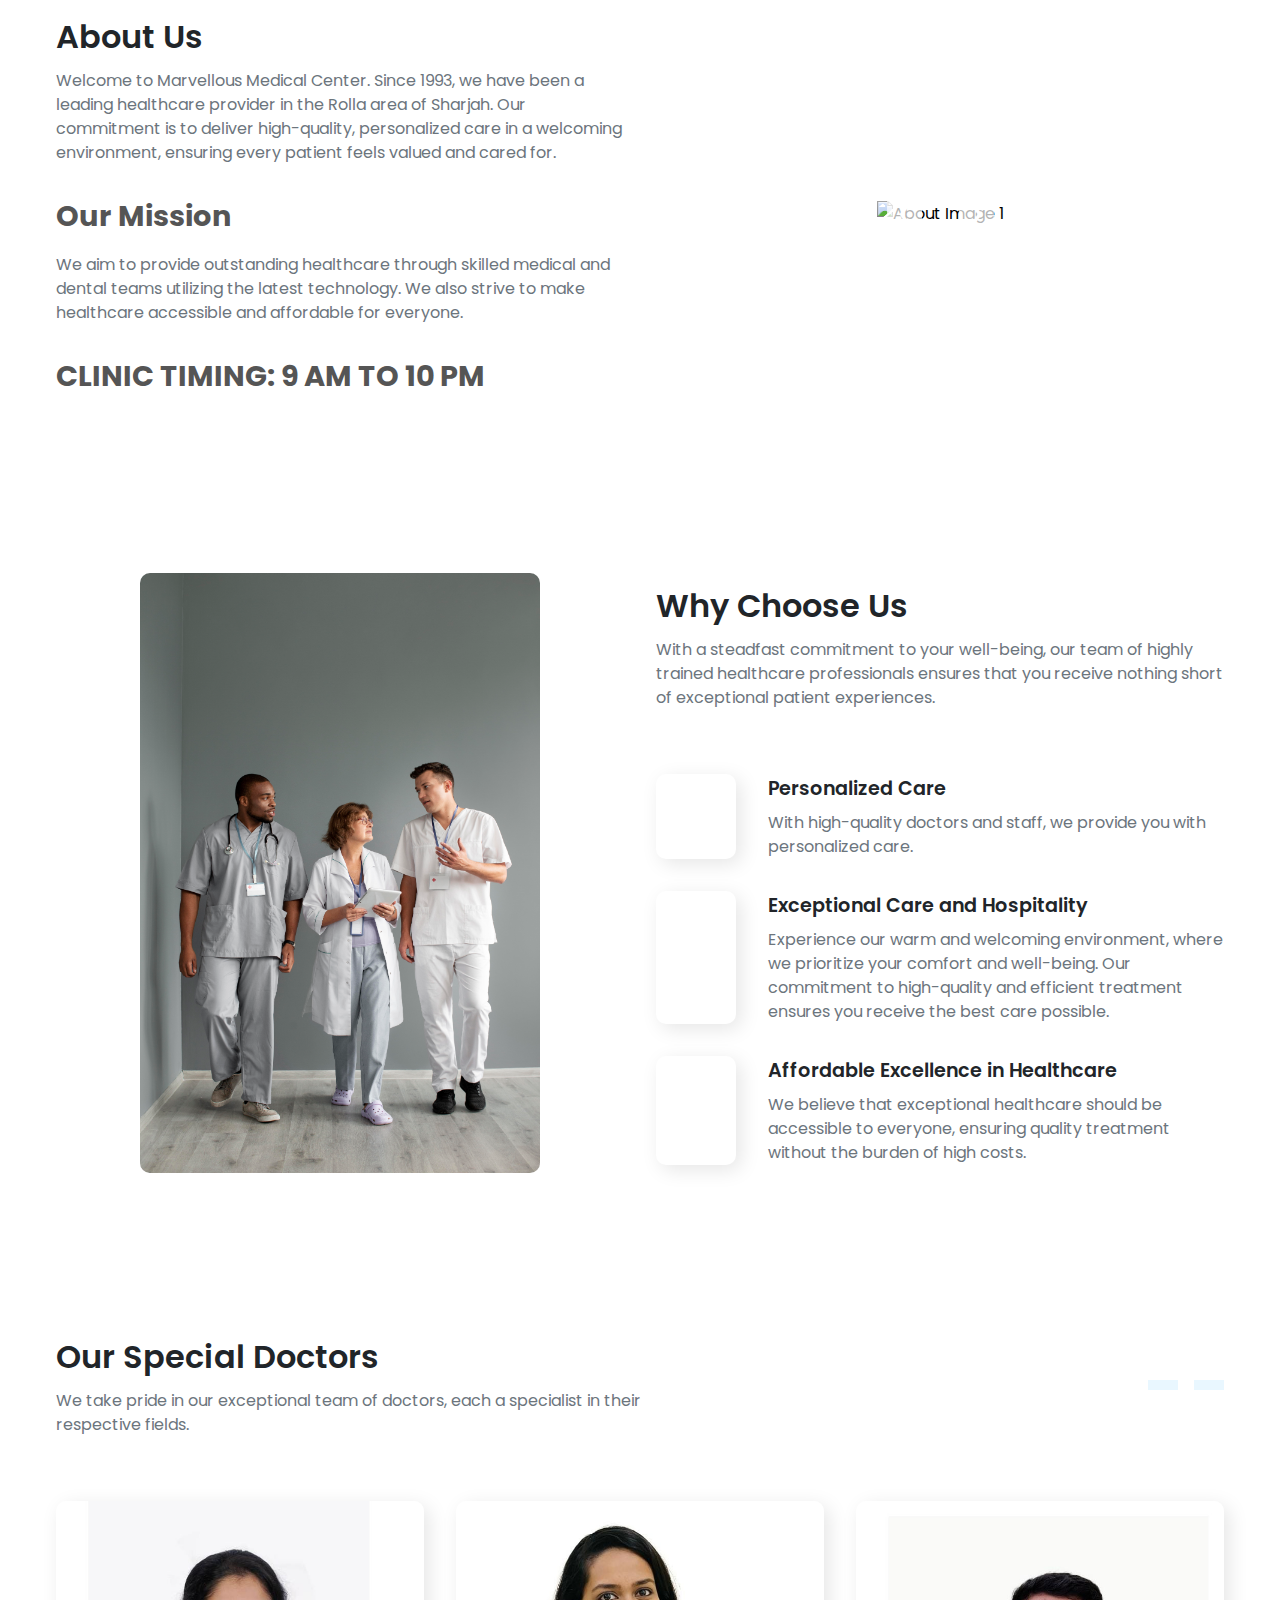
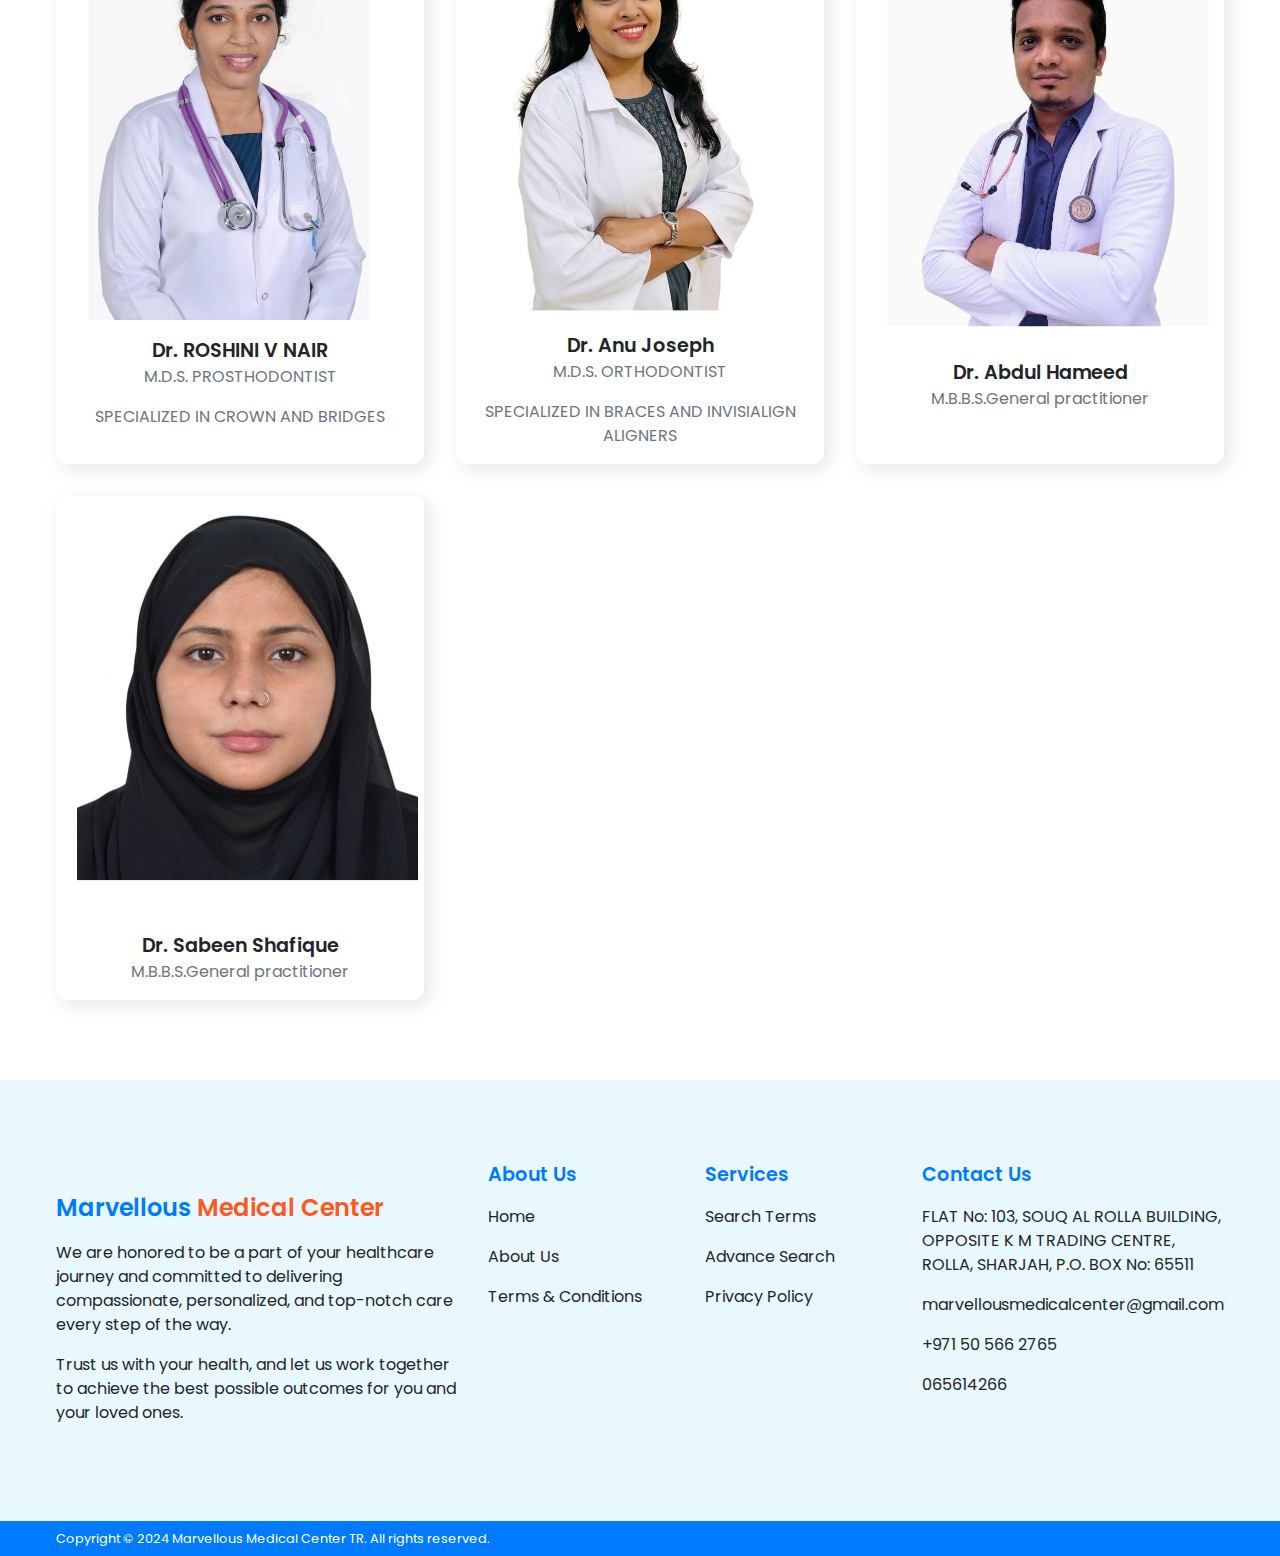
==== commit 5d4aba5d: "Update index.html" ====
--- a/index.html
+++ b/index.html
@@ -132,11 +132,11 @@
 
 .link a {
   padding: 0.5rem;
-  color: var(--primary-color-light);
+  color: darkgrey;
 }
 
 .link a:hover {
-  color: var(--white);
+  color: black;
 }
 
 .header__container {
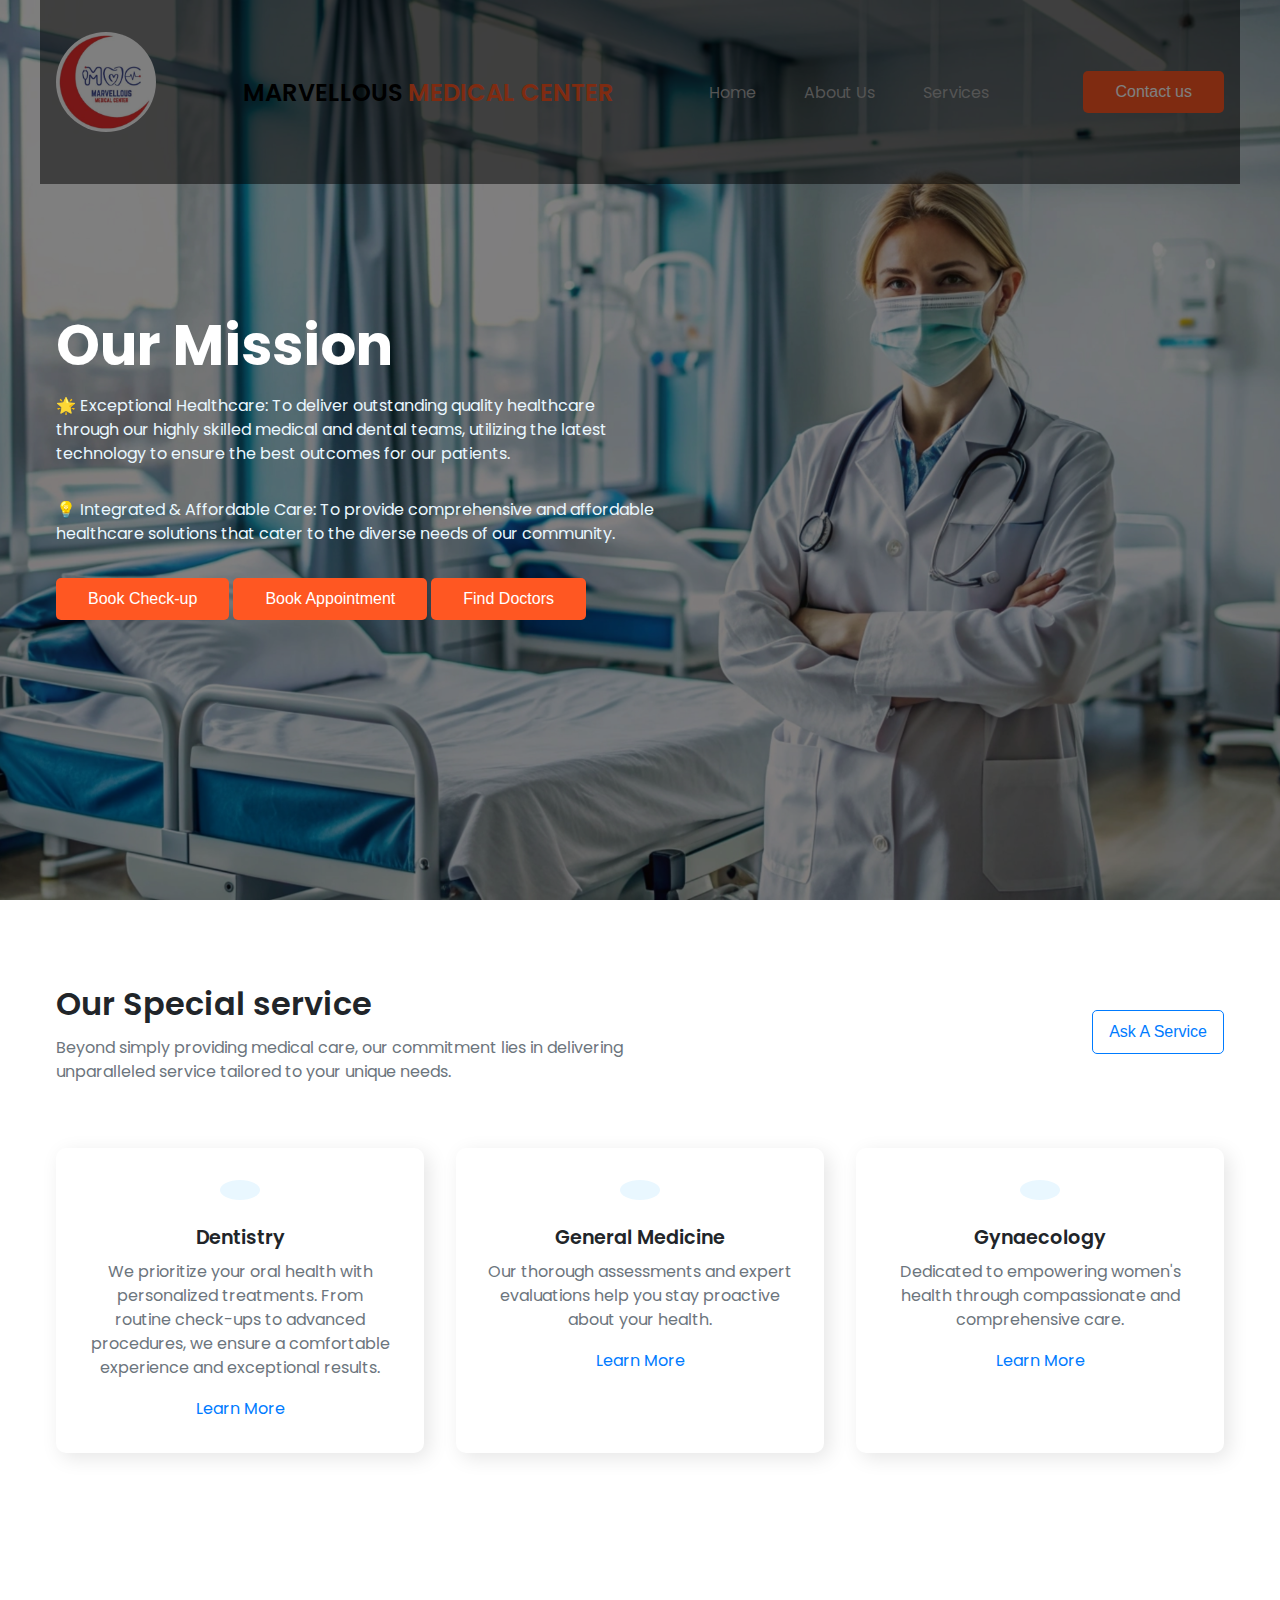
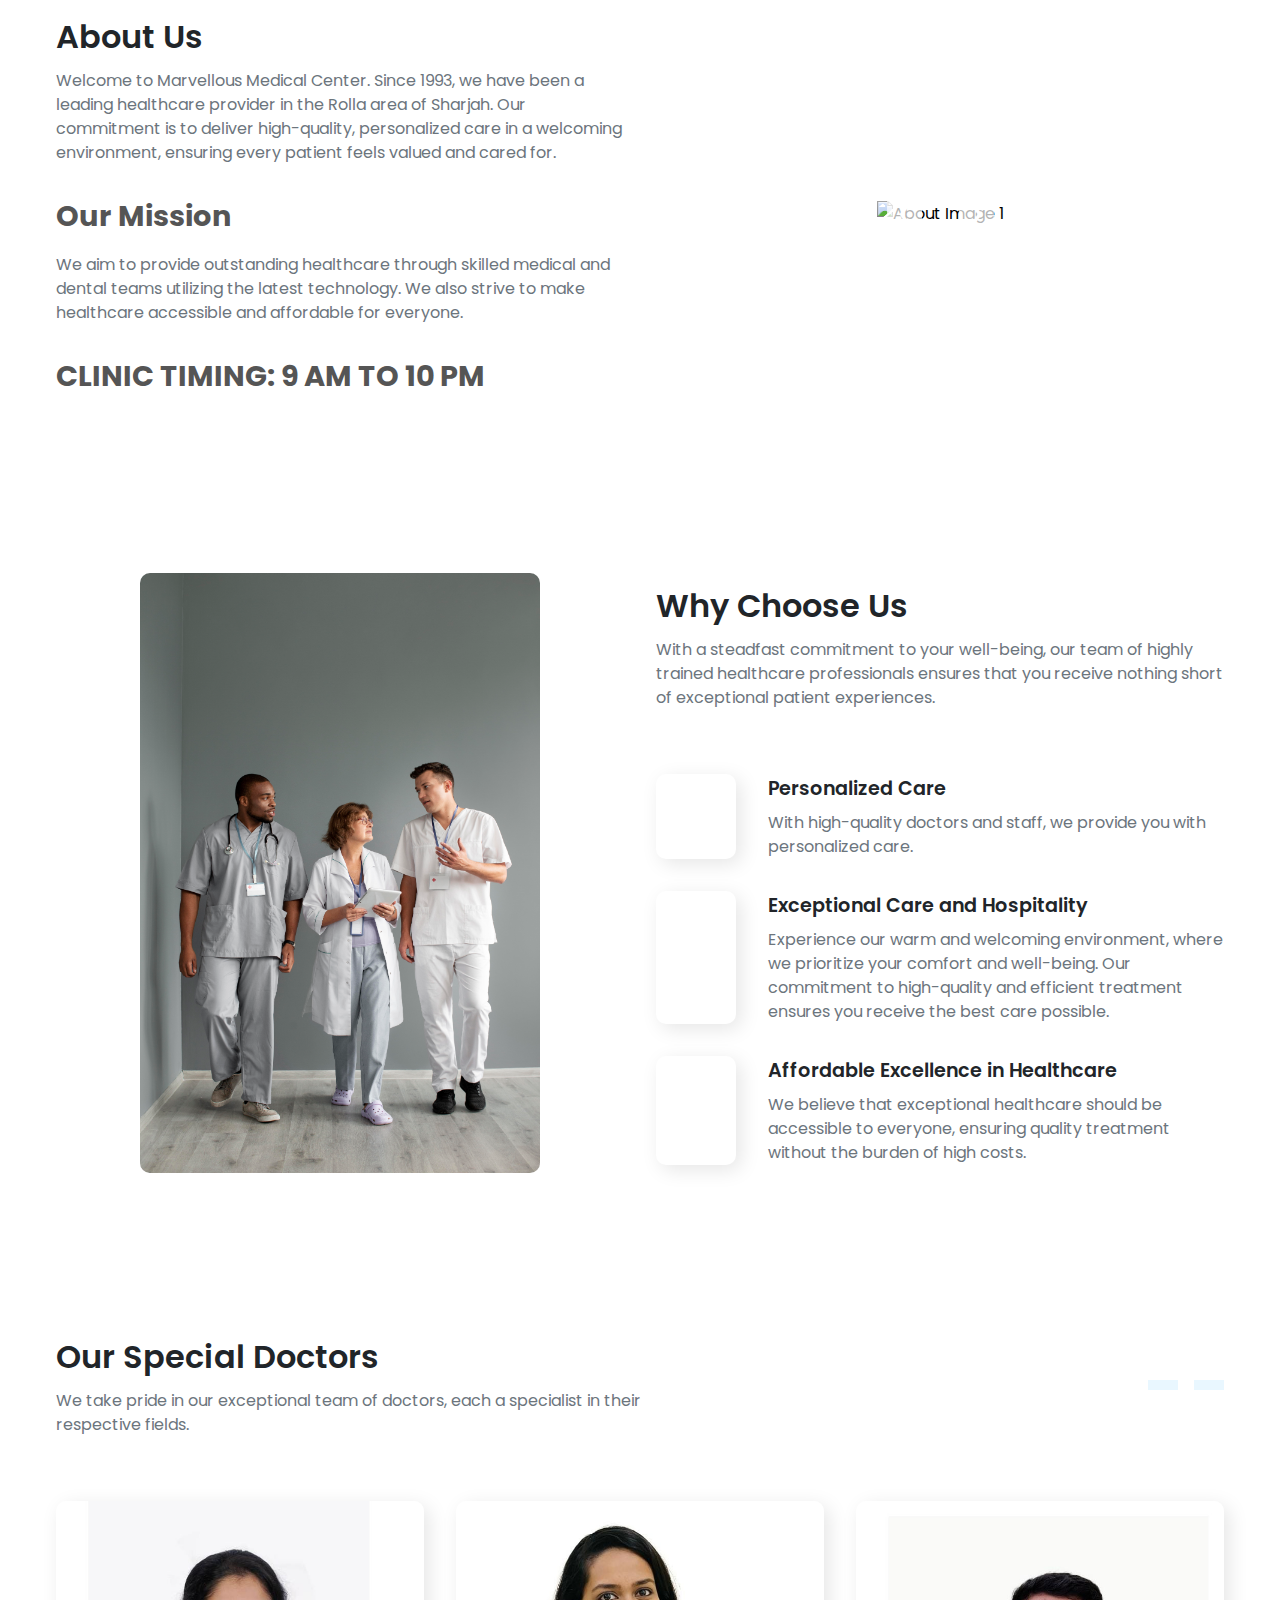
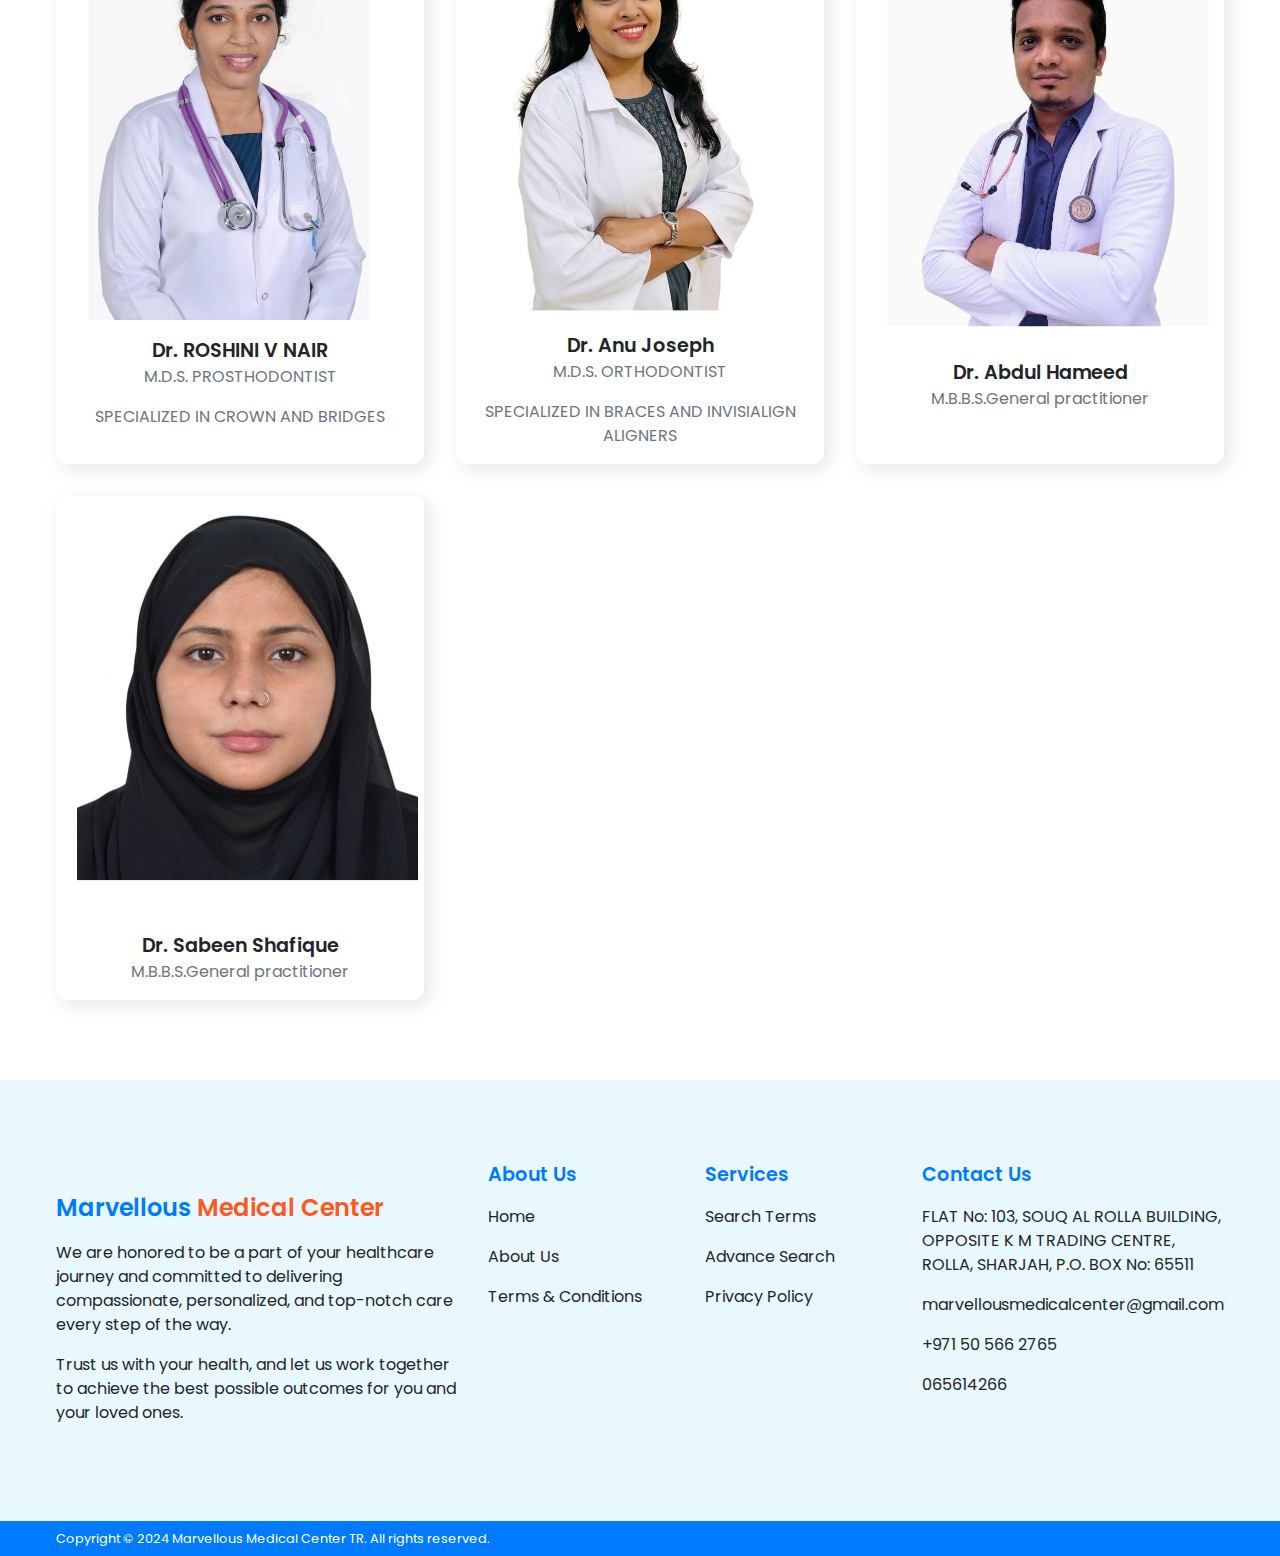
==== commit 8b3dc926: "Update index.html" ====
--- a/index.html
+++ b/index.html
@@ -107,6 +107,7 @@
   display: flex;
   align-items: center;
   justify-content: space-between;
+  background-color: rgba(0, 0, 0, 0.5);
 }
 
 .nav__logo {
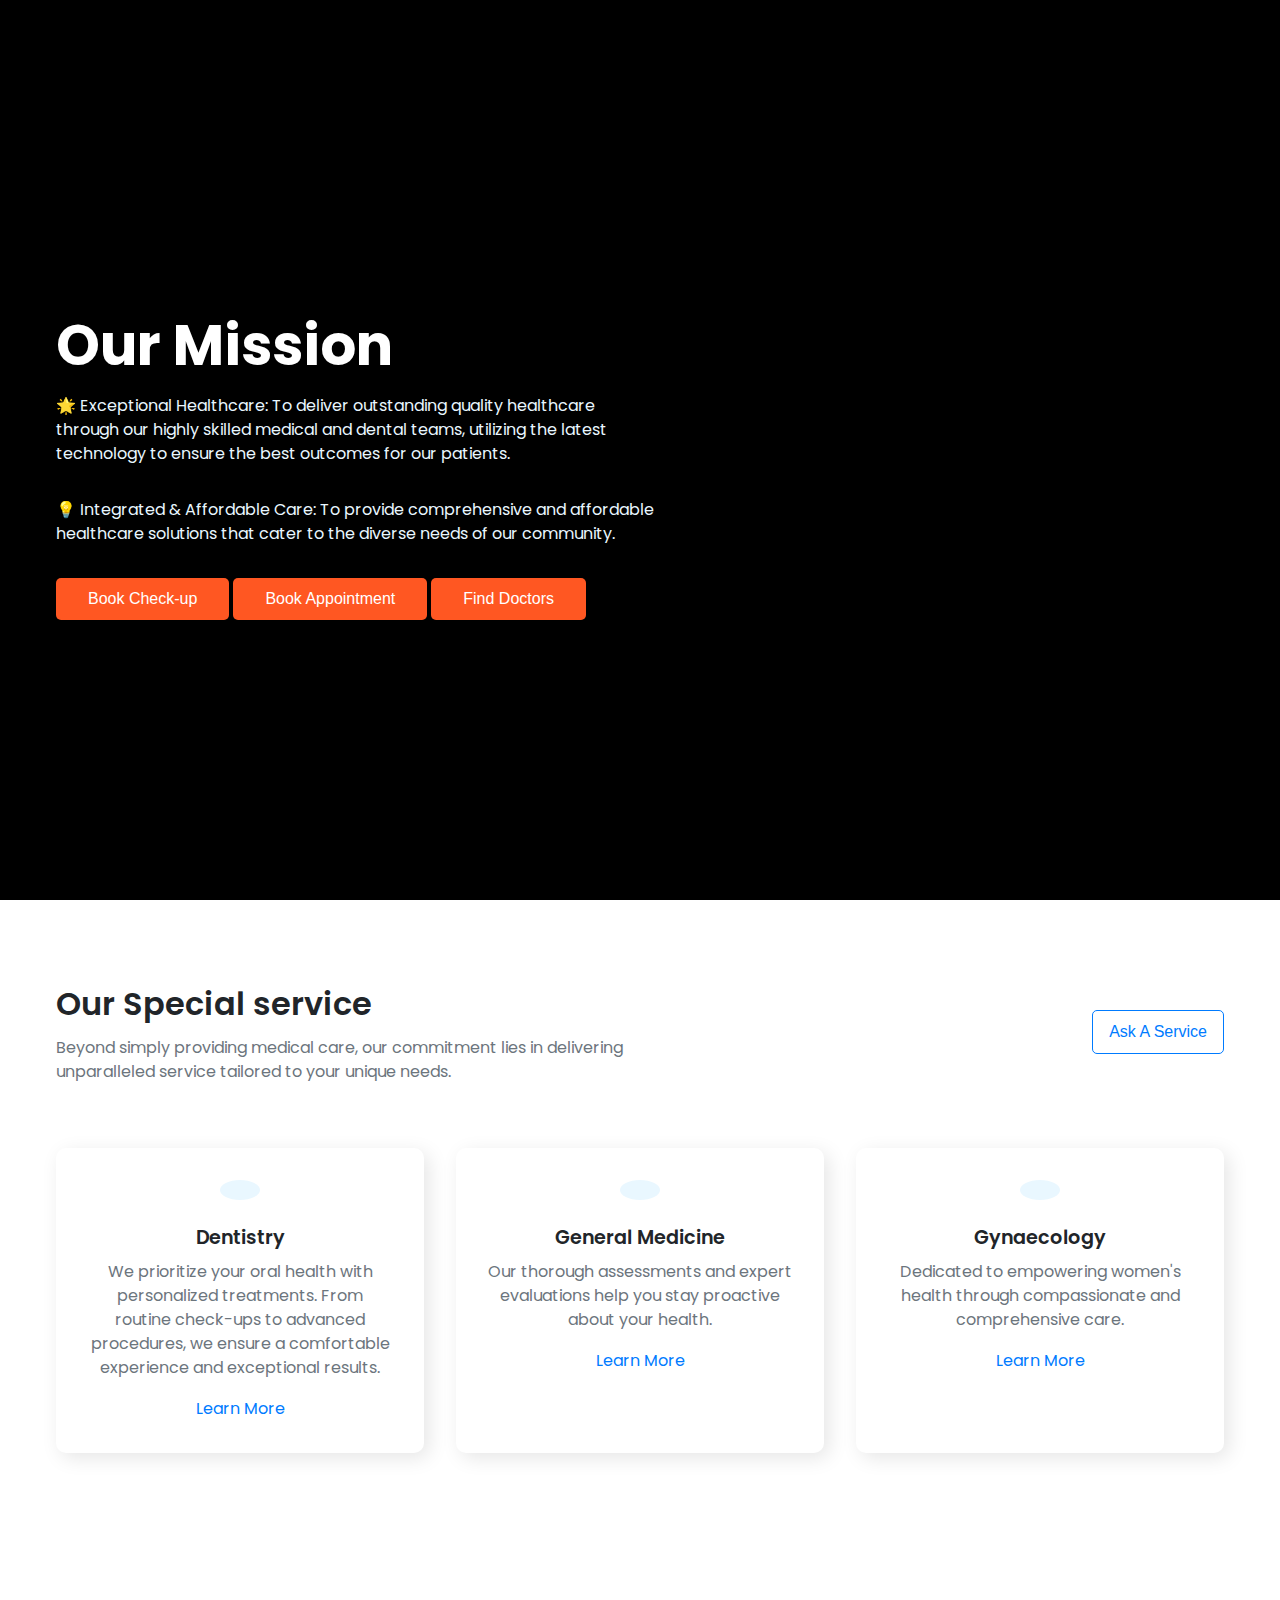
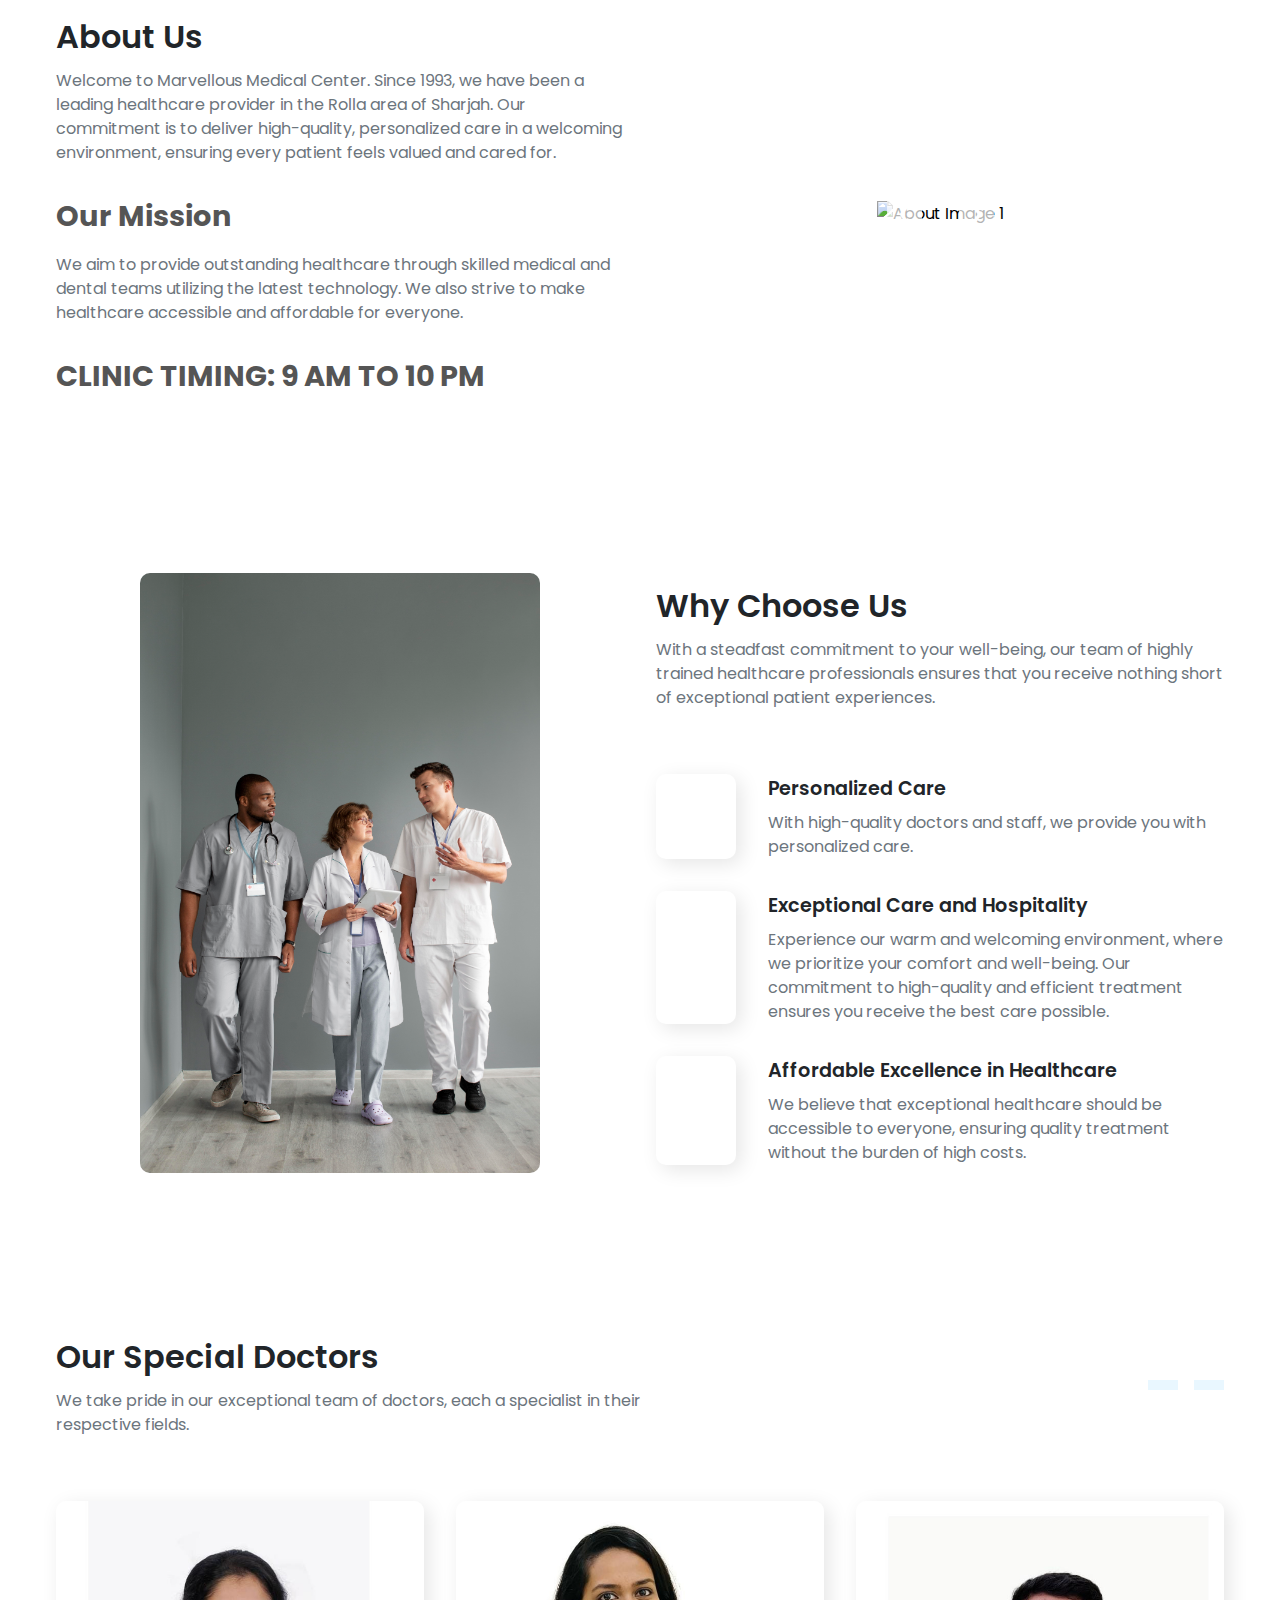
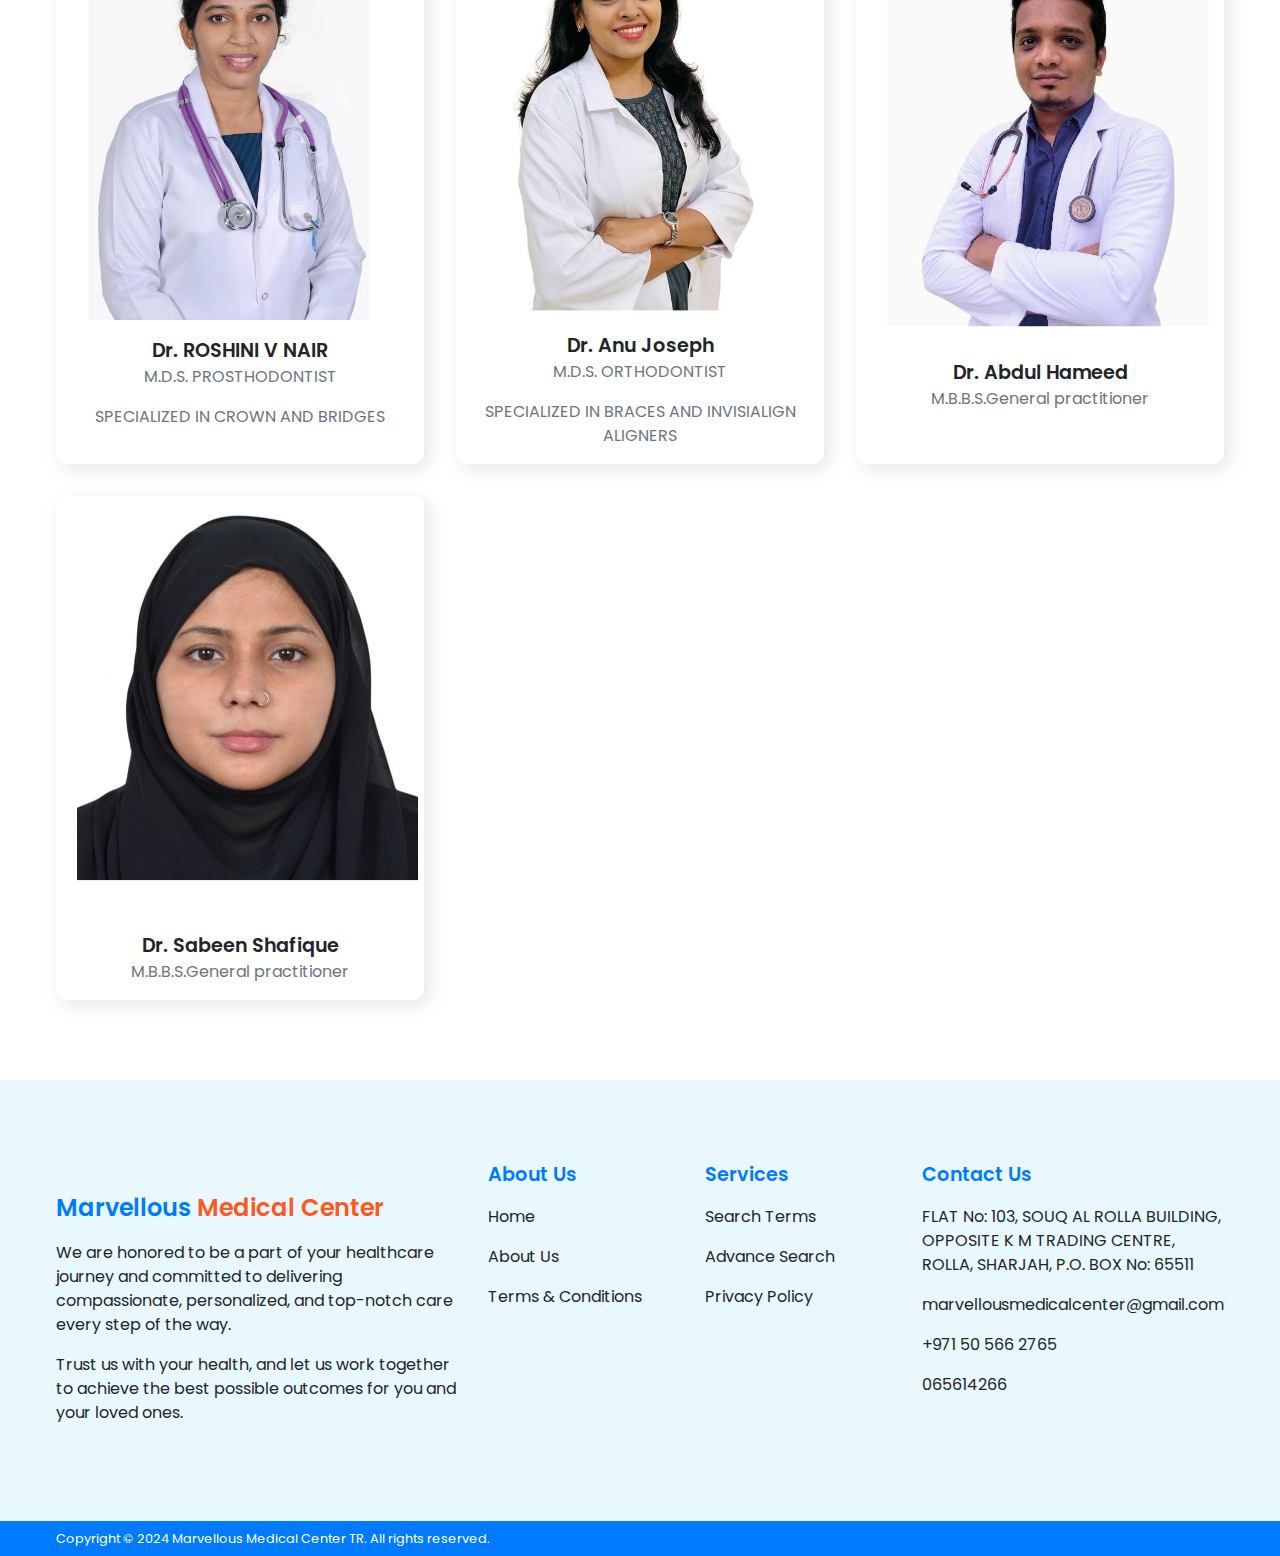
==== commit 12db9180: "Update index.html" ====
--- a/index.html
+++ b/index.html
@@ -97,7 +97,7 @@
     left: 0;
     right: 0;
     bottom: 0;
-    background-color: rgba(0, 0, 0, 0.5); /* Semi-transparent overlay */
+    background-color: rgba(0, 0, 0, 1); /* Semi-transparent overlay */
     z-index: 0; /* Behind content */
   }
   
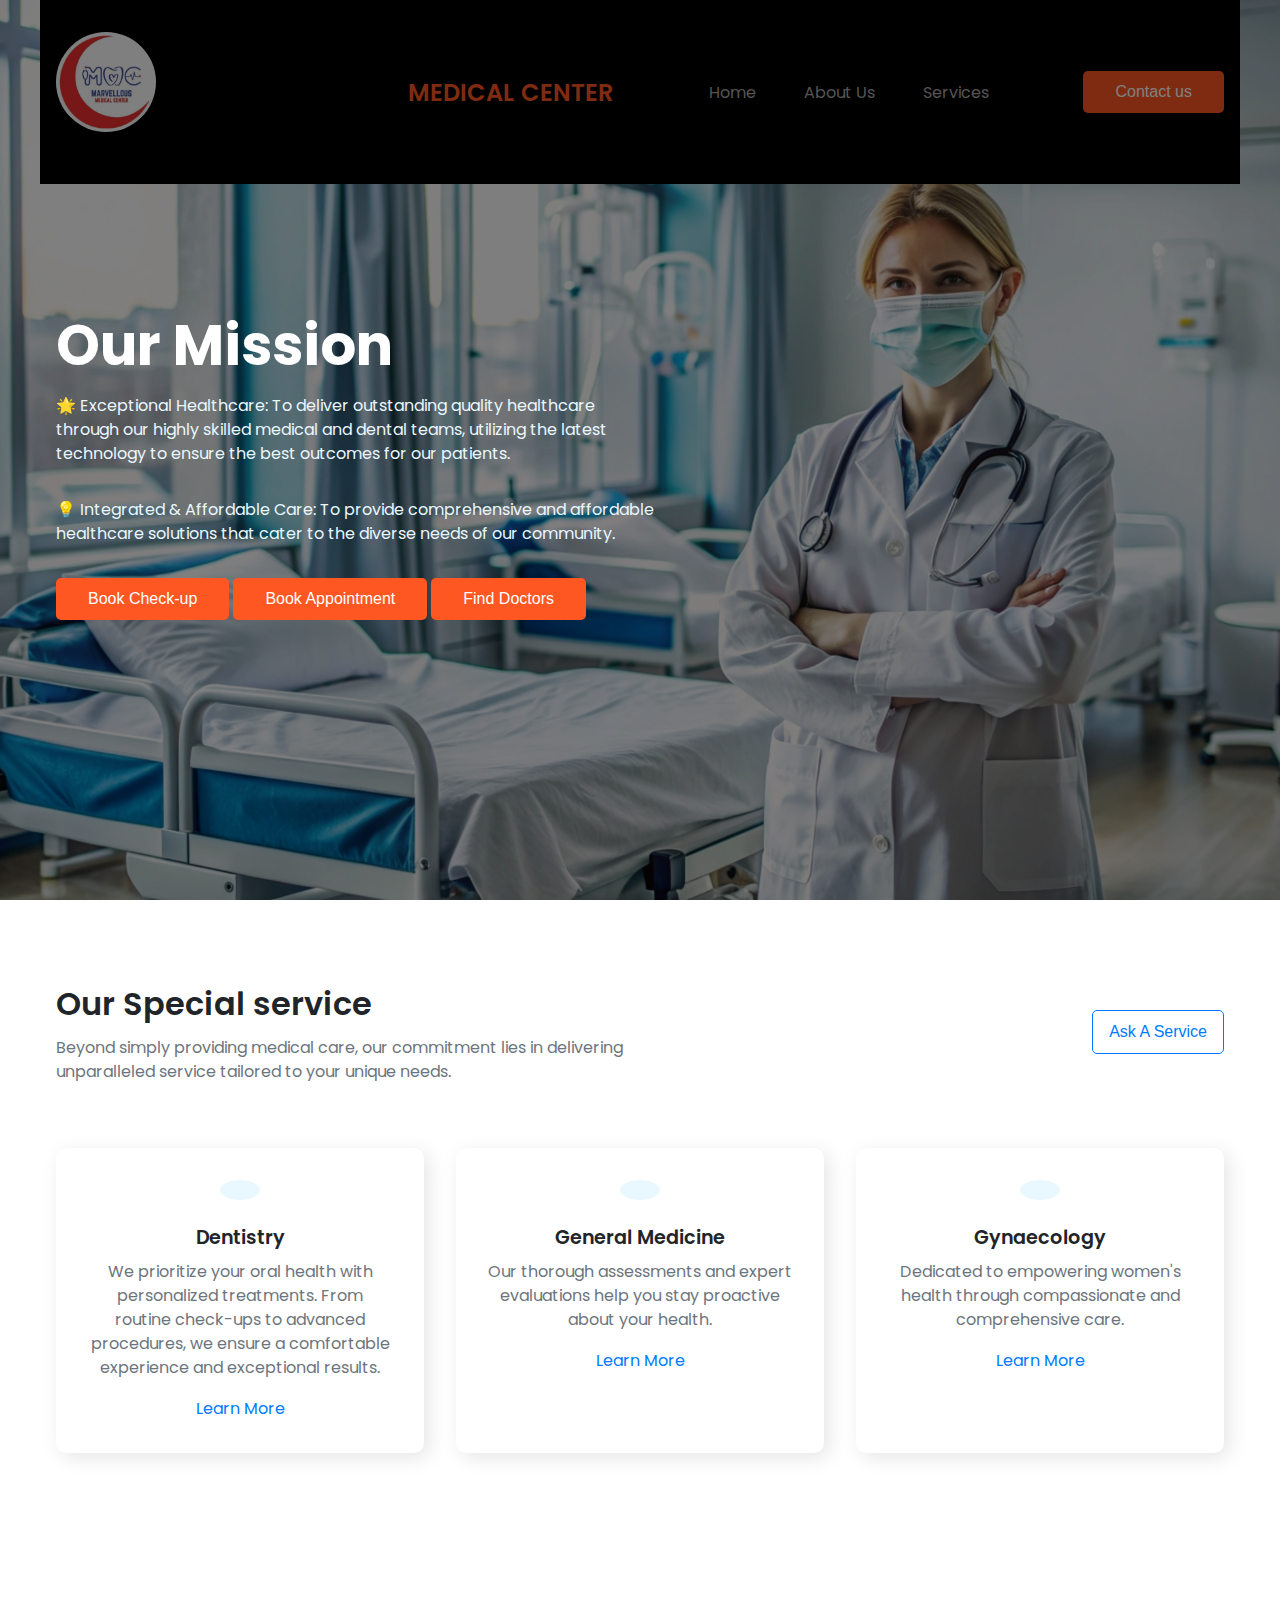
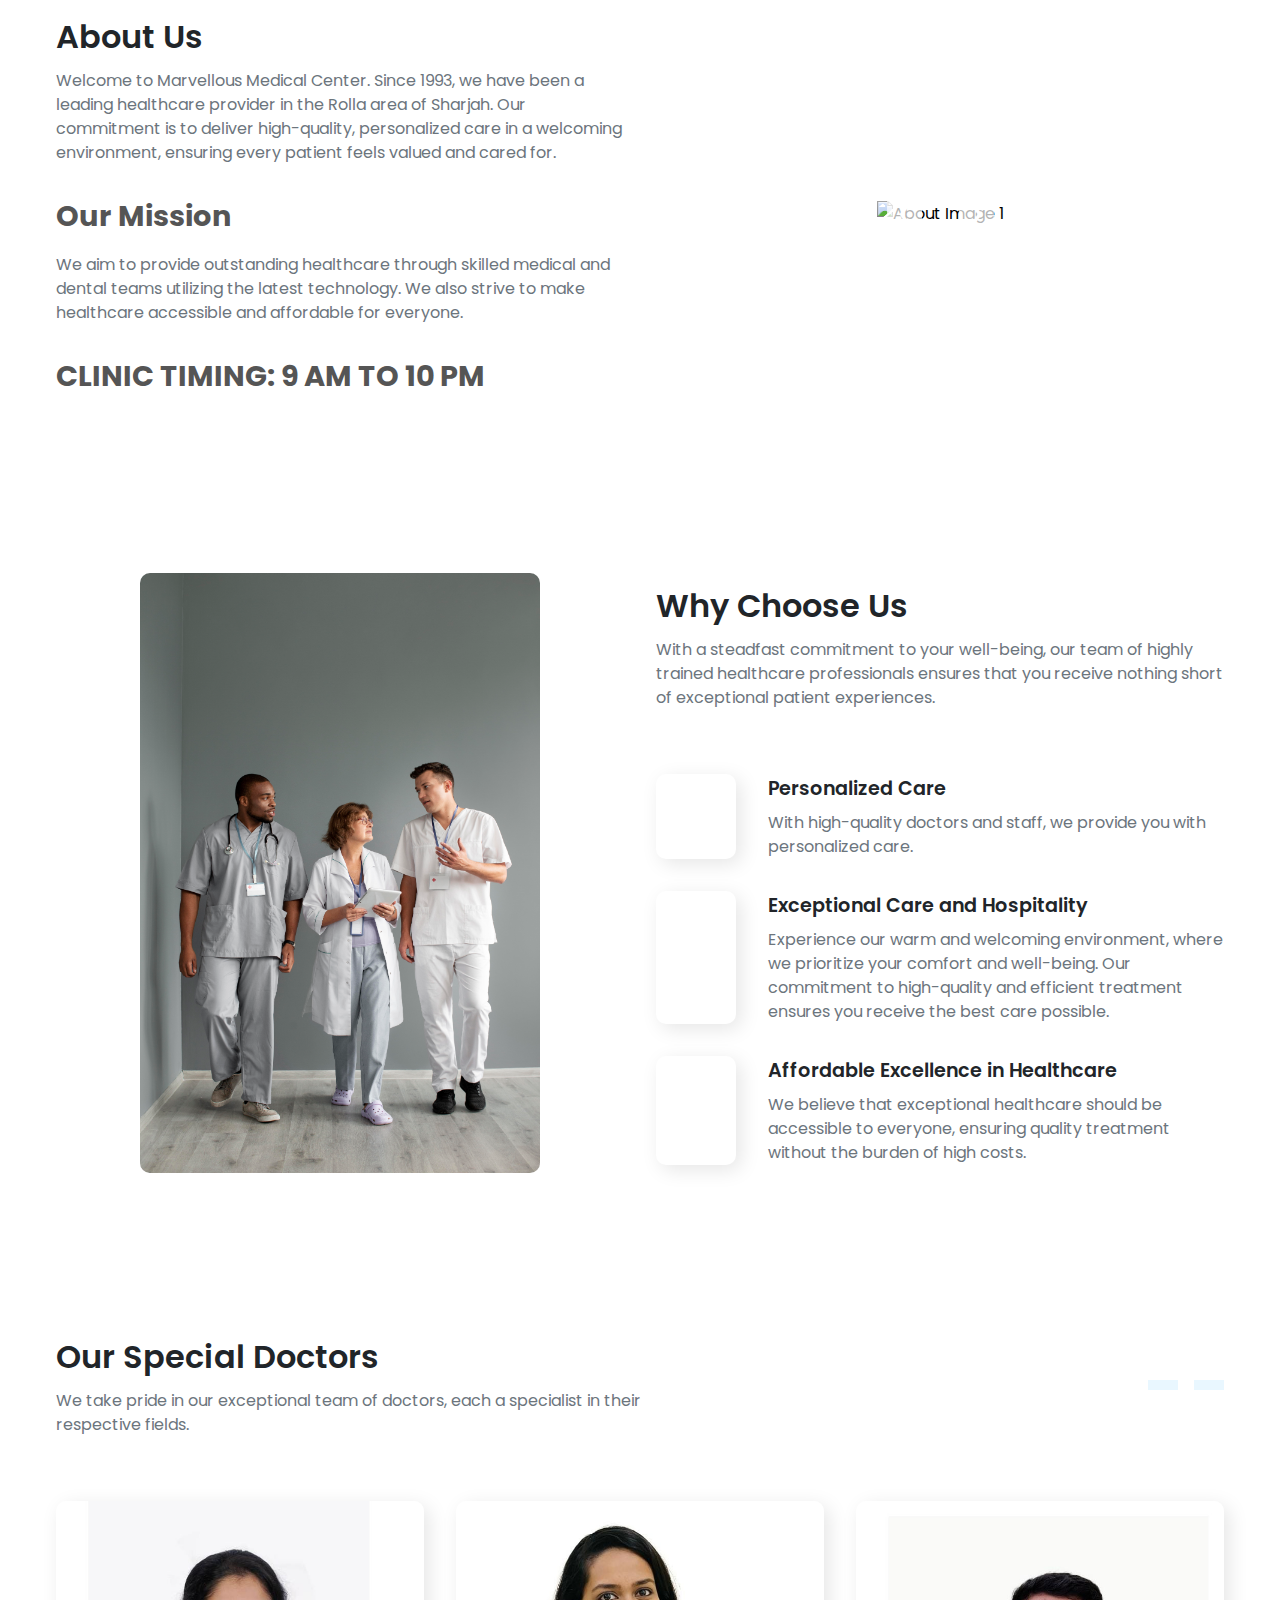
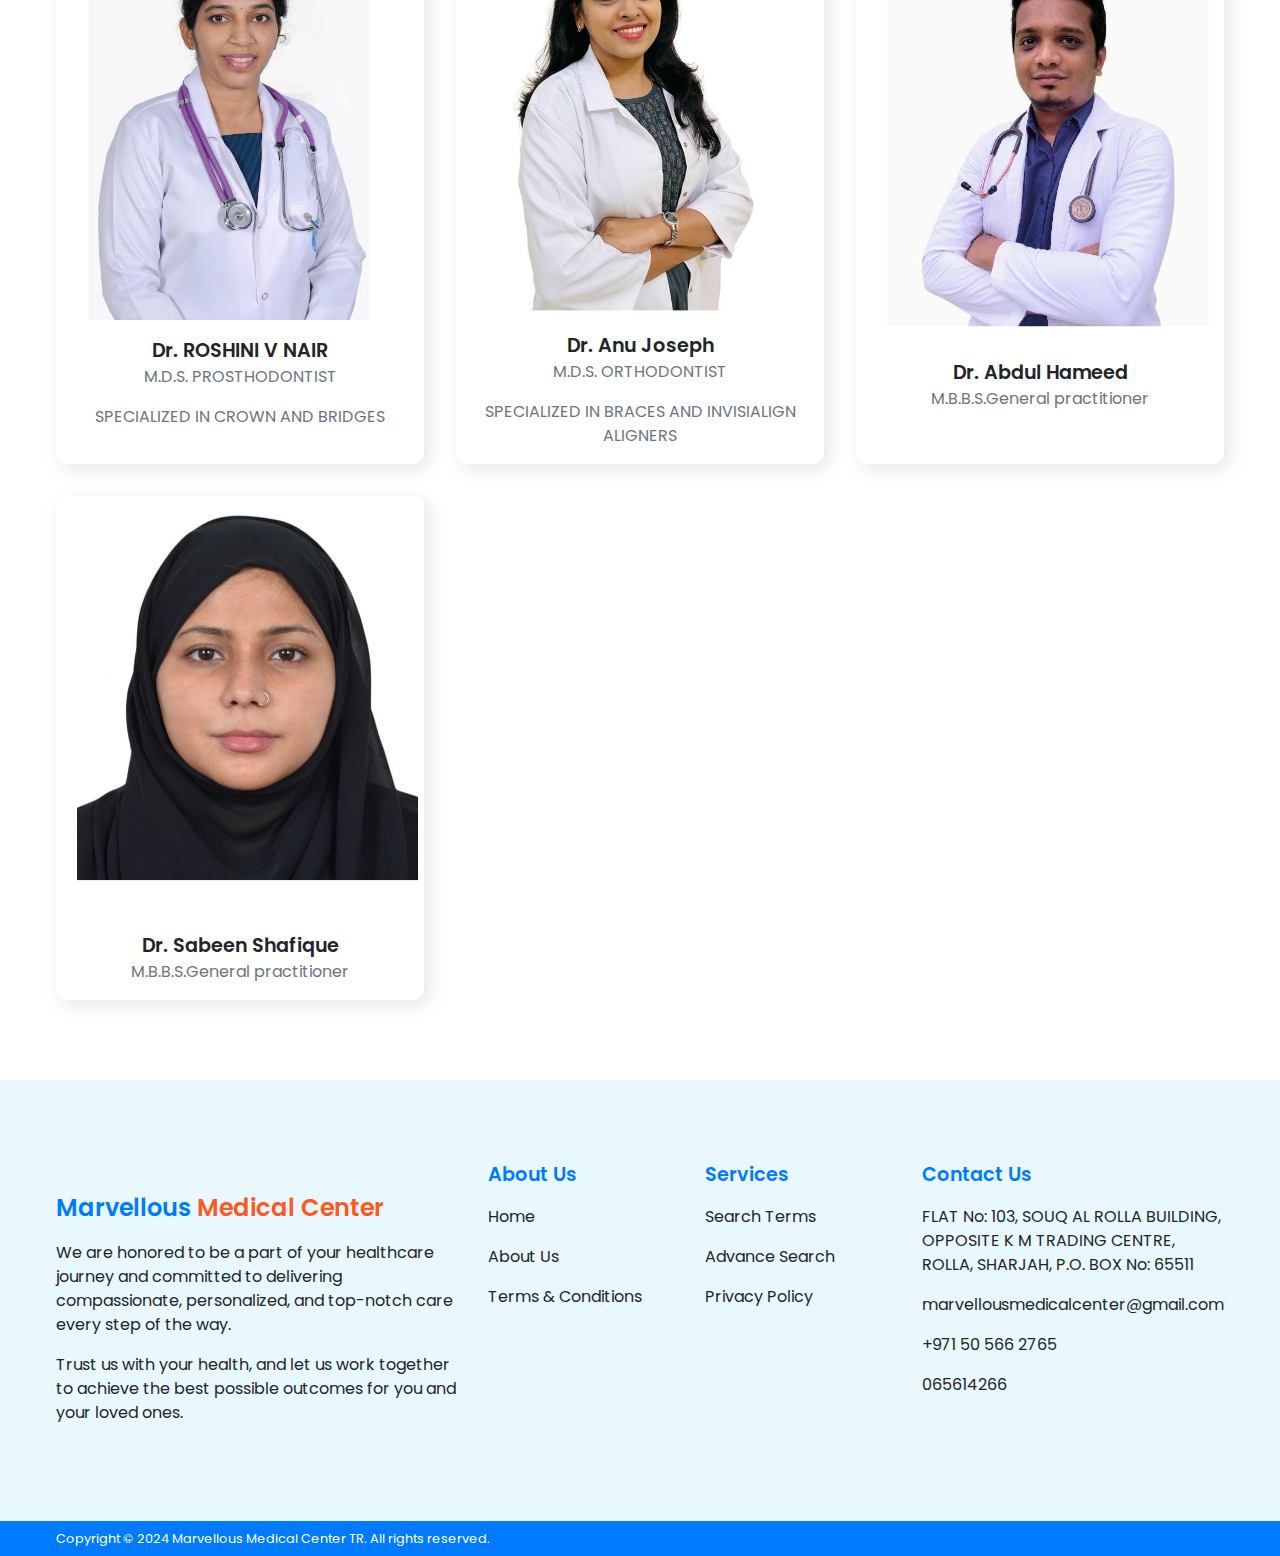
==== commit d8310872: "Update index.html" ====
--- a/index.html
+++ b/index.html
@@ -97,7 +97,7 @@
     left: 0;
     right: 0;
     bottom: 0;
-    background-color: rgba(0, 0, 0, 1); /* Semi-transparent overlay */
+    background-color: rgba(0, 0, 0, 0.5); /* Semi-transparent overlay */
     z-index: 0; /* Behind content */
   }
   
@@ -107,7 +107,7 @@
   display: flex;
   align-items: center;
   justify-content: space-between;
-  background-color: rgba(0, 0, 0, 0.5);
+  background-color: rgba(0, 0, 0, 1);
 }
 
 .nav__logo {
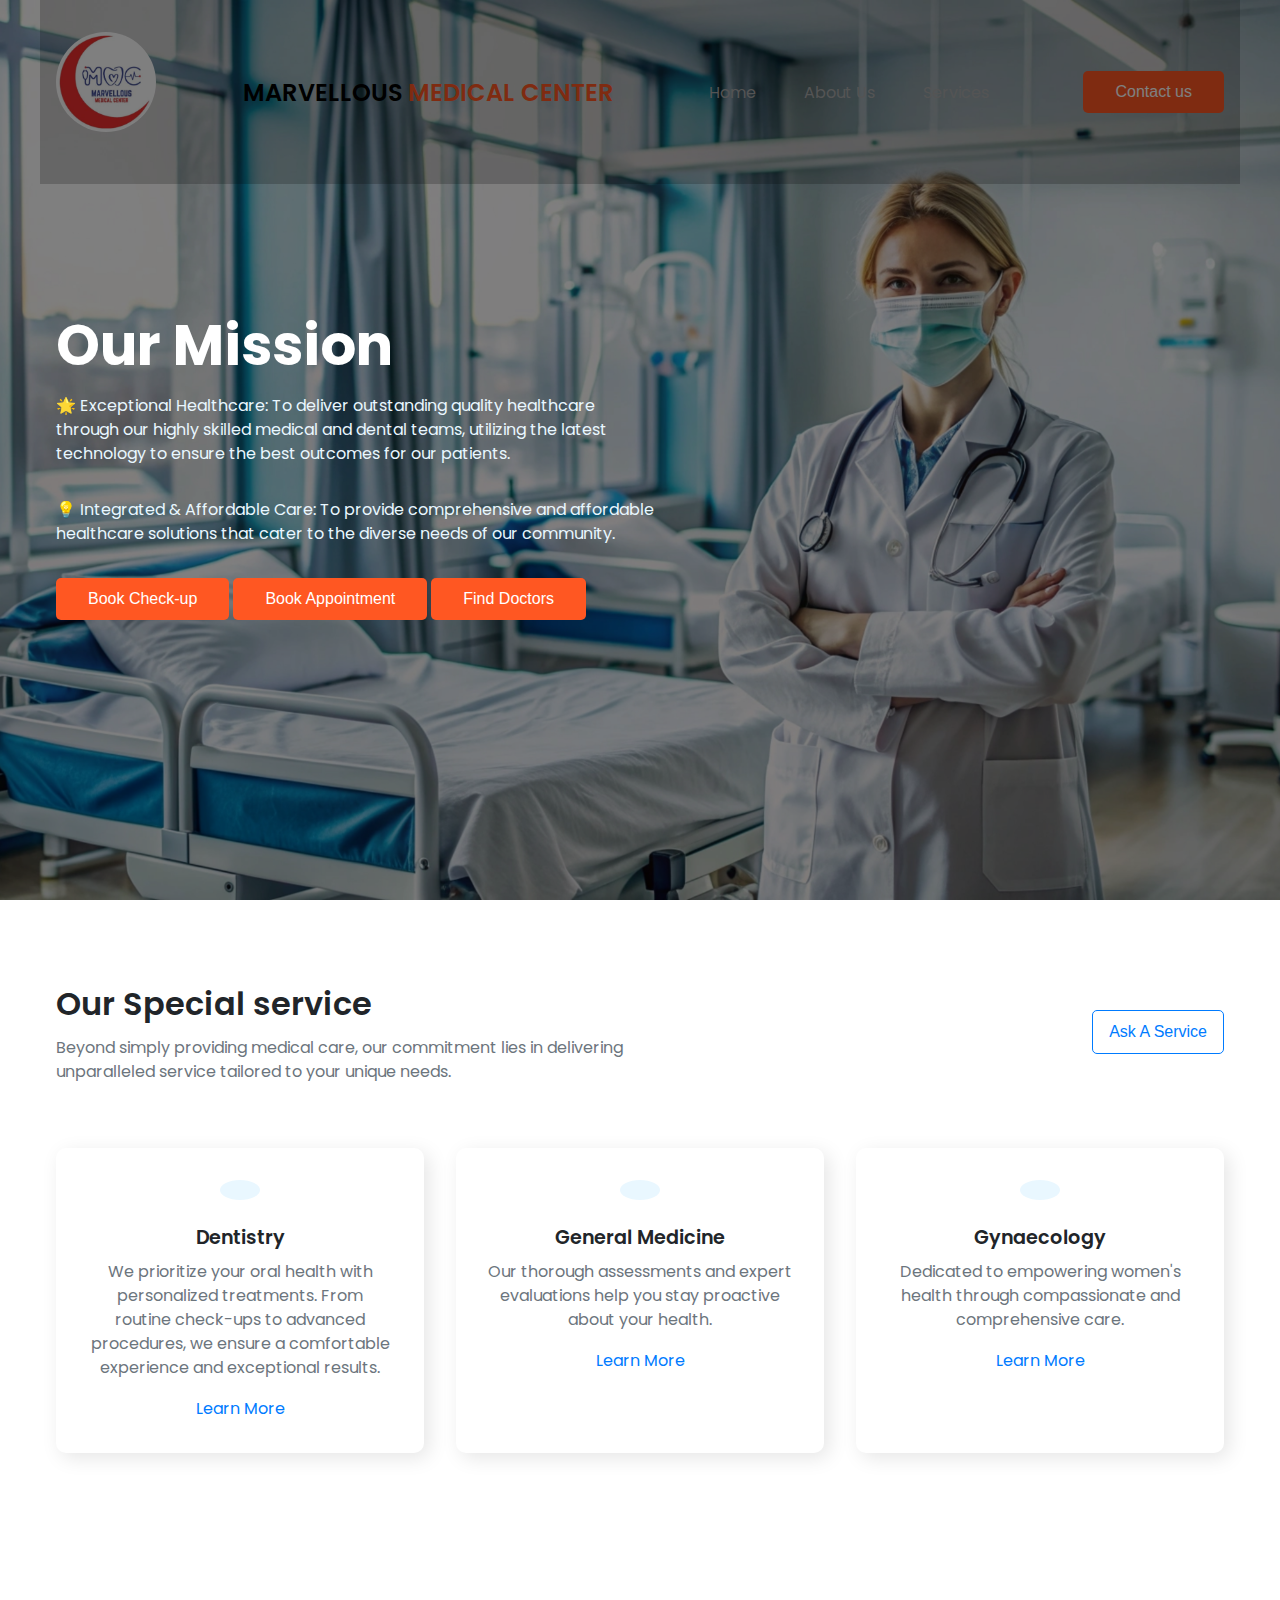
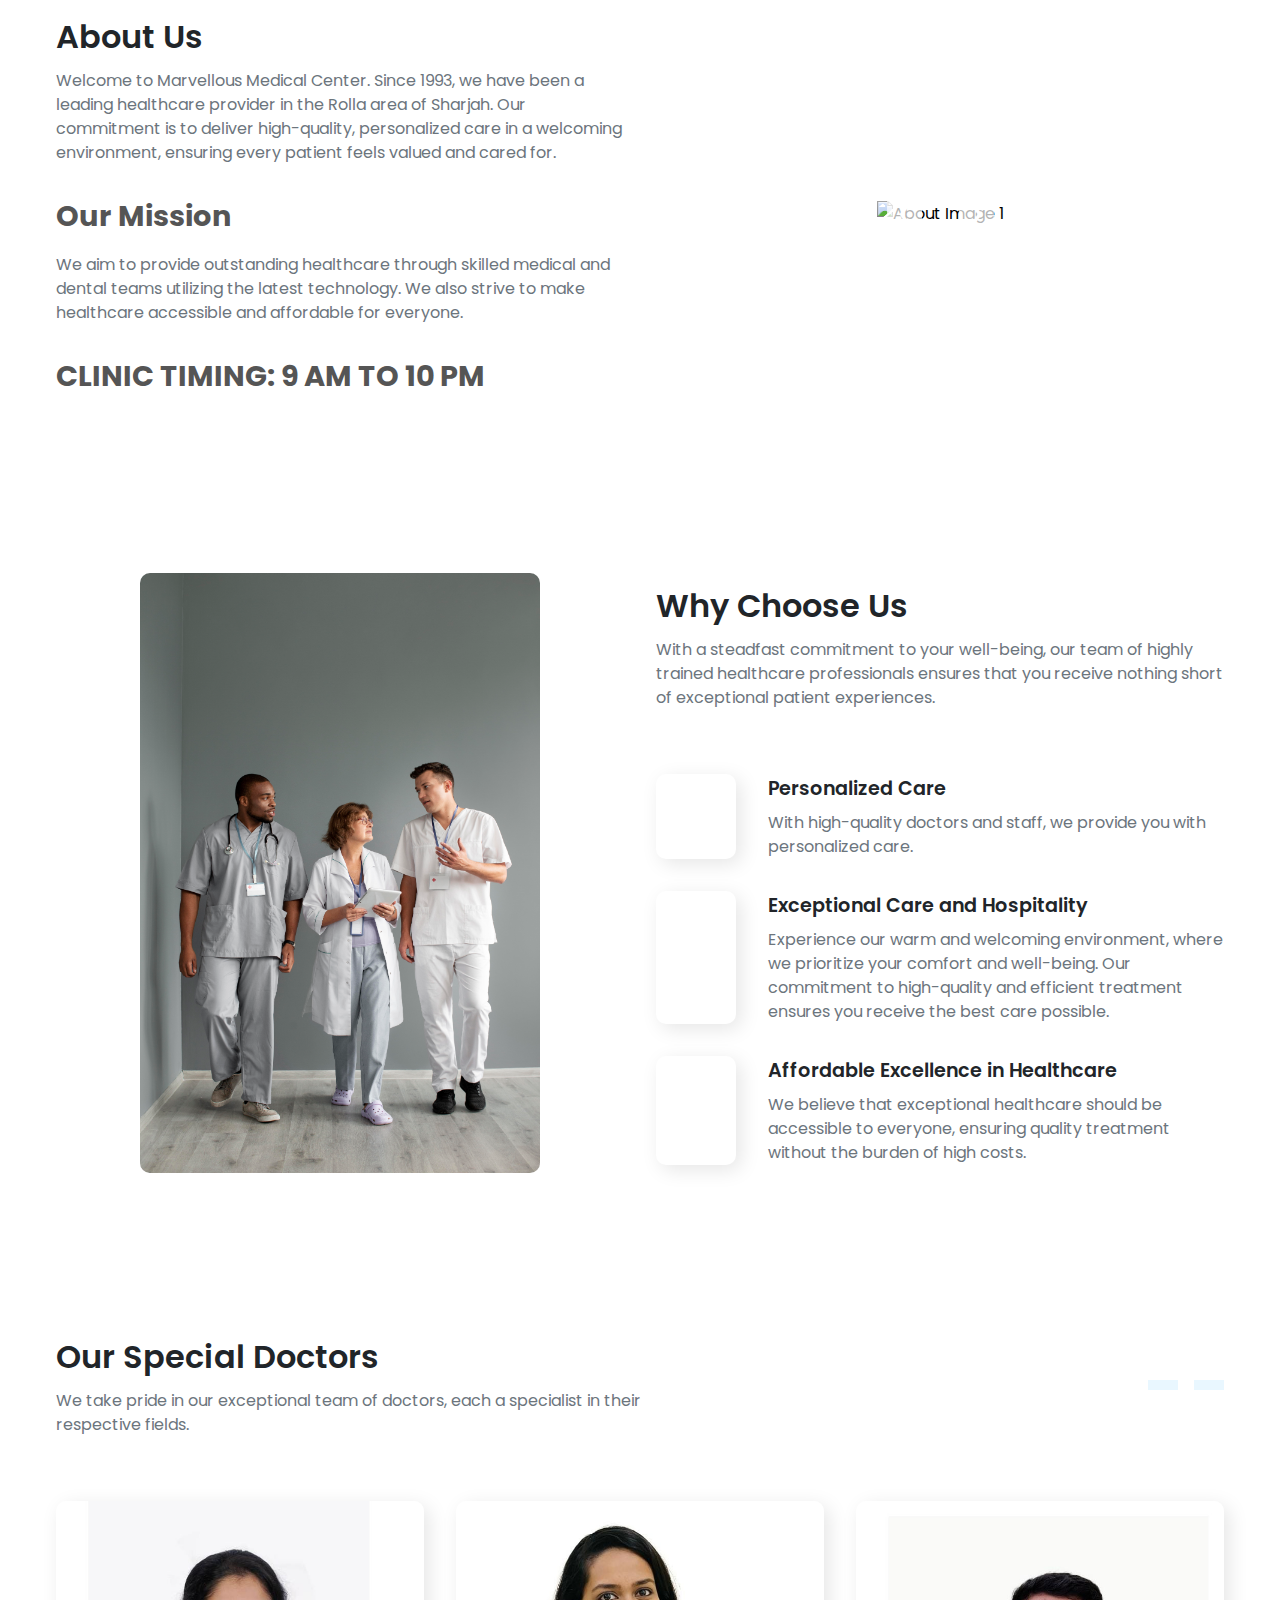
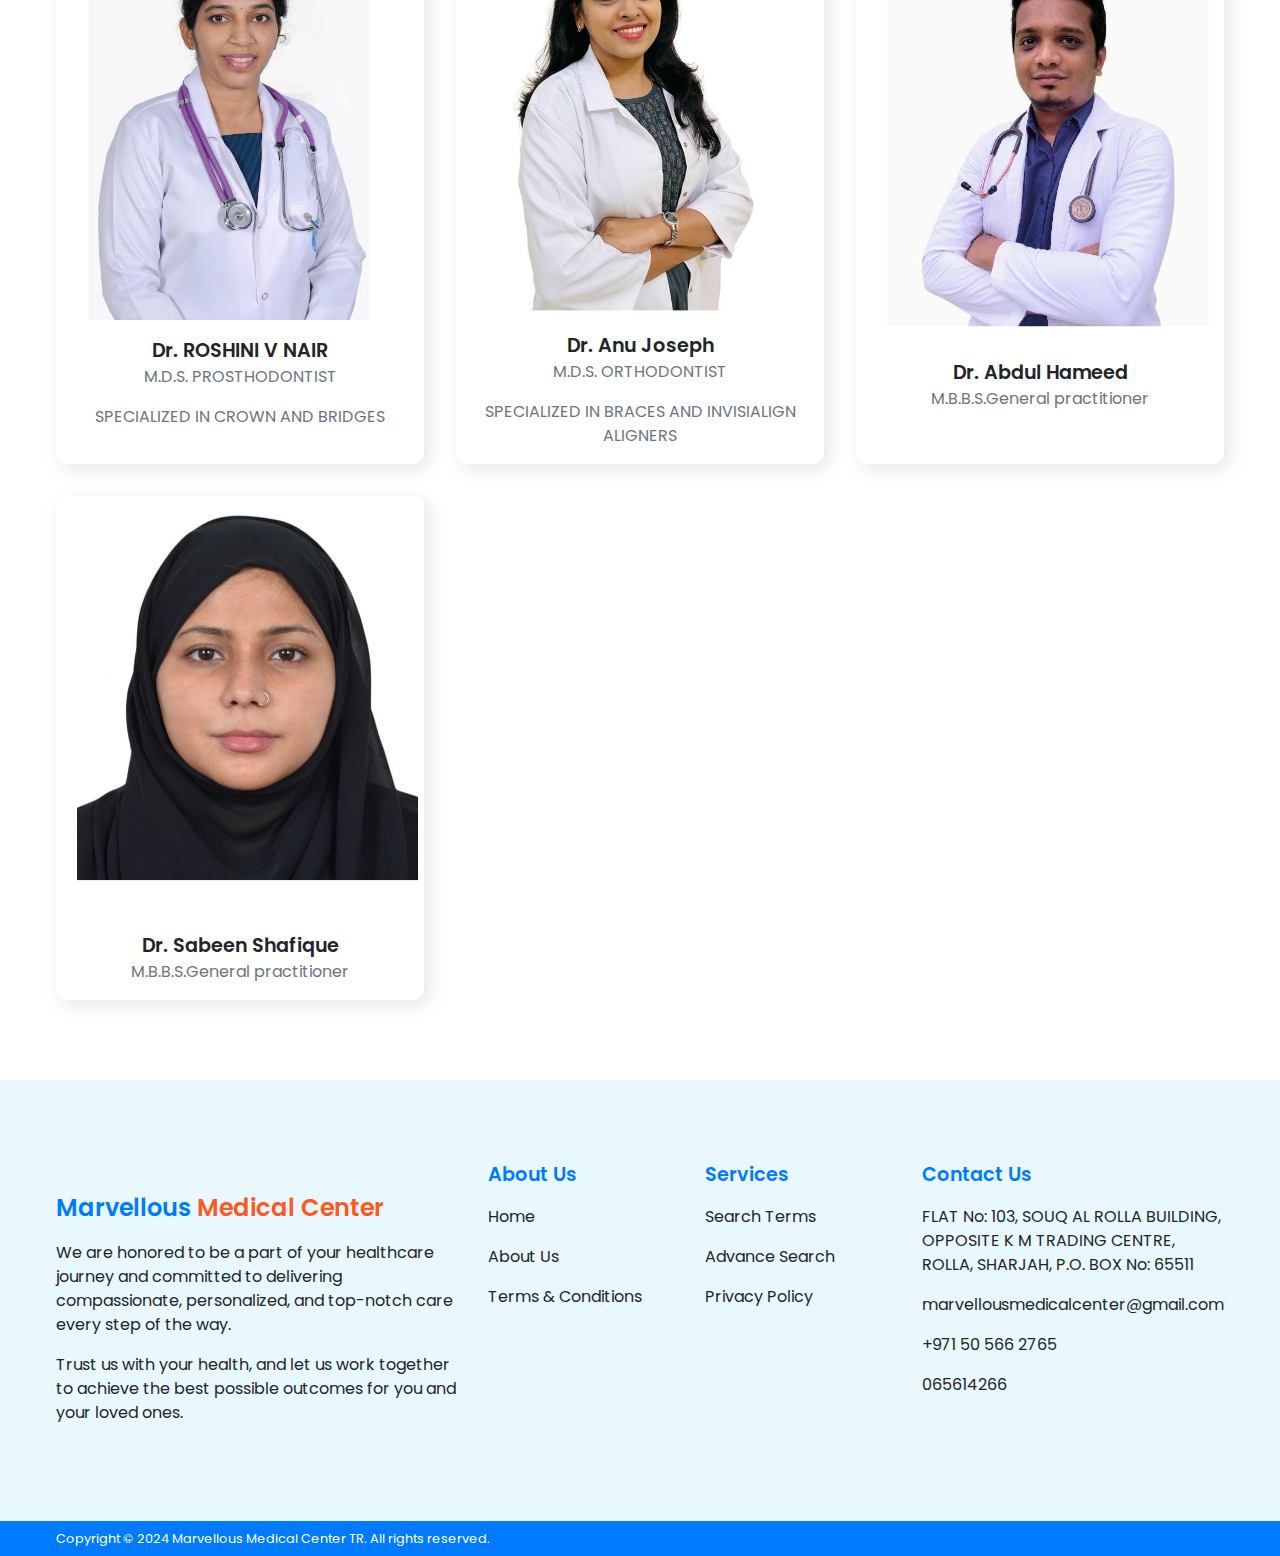
==== commit 87a3fc07: "Update index.html" ====
--- a/index.html
+++ b/index.html
@@ -107,7 +107,7 @@
   display: flex;
   align-items: center;
   justify-content: space-between;
-  background-color: rgba(0, 0, 0, 1);
+  background-color: rgba(0, 0, 0, 0.2);
 }
 
 .nav__logo {
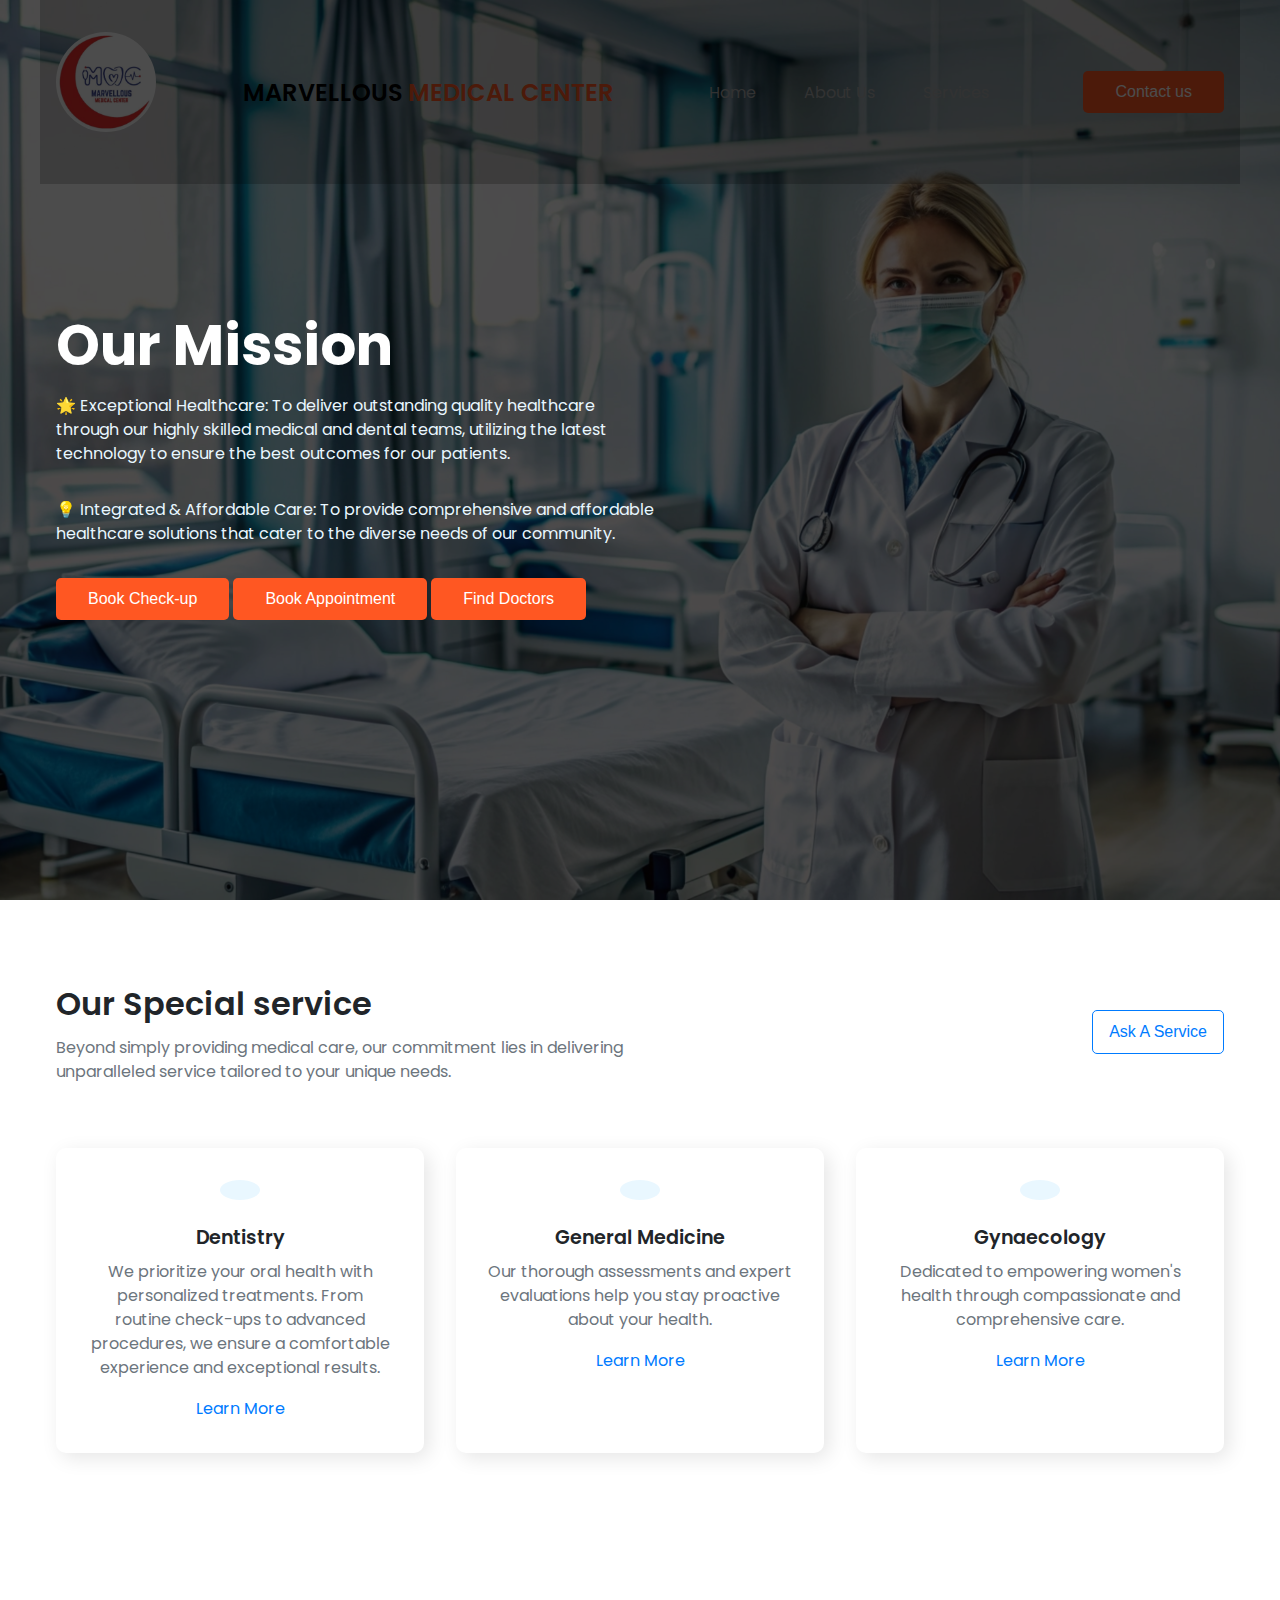
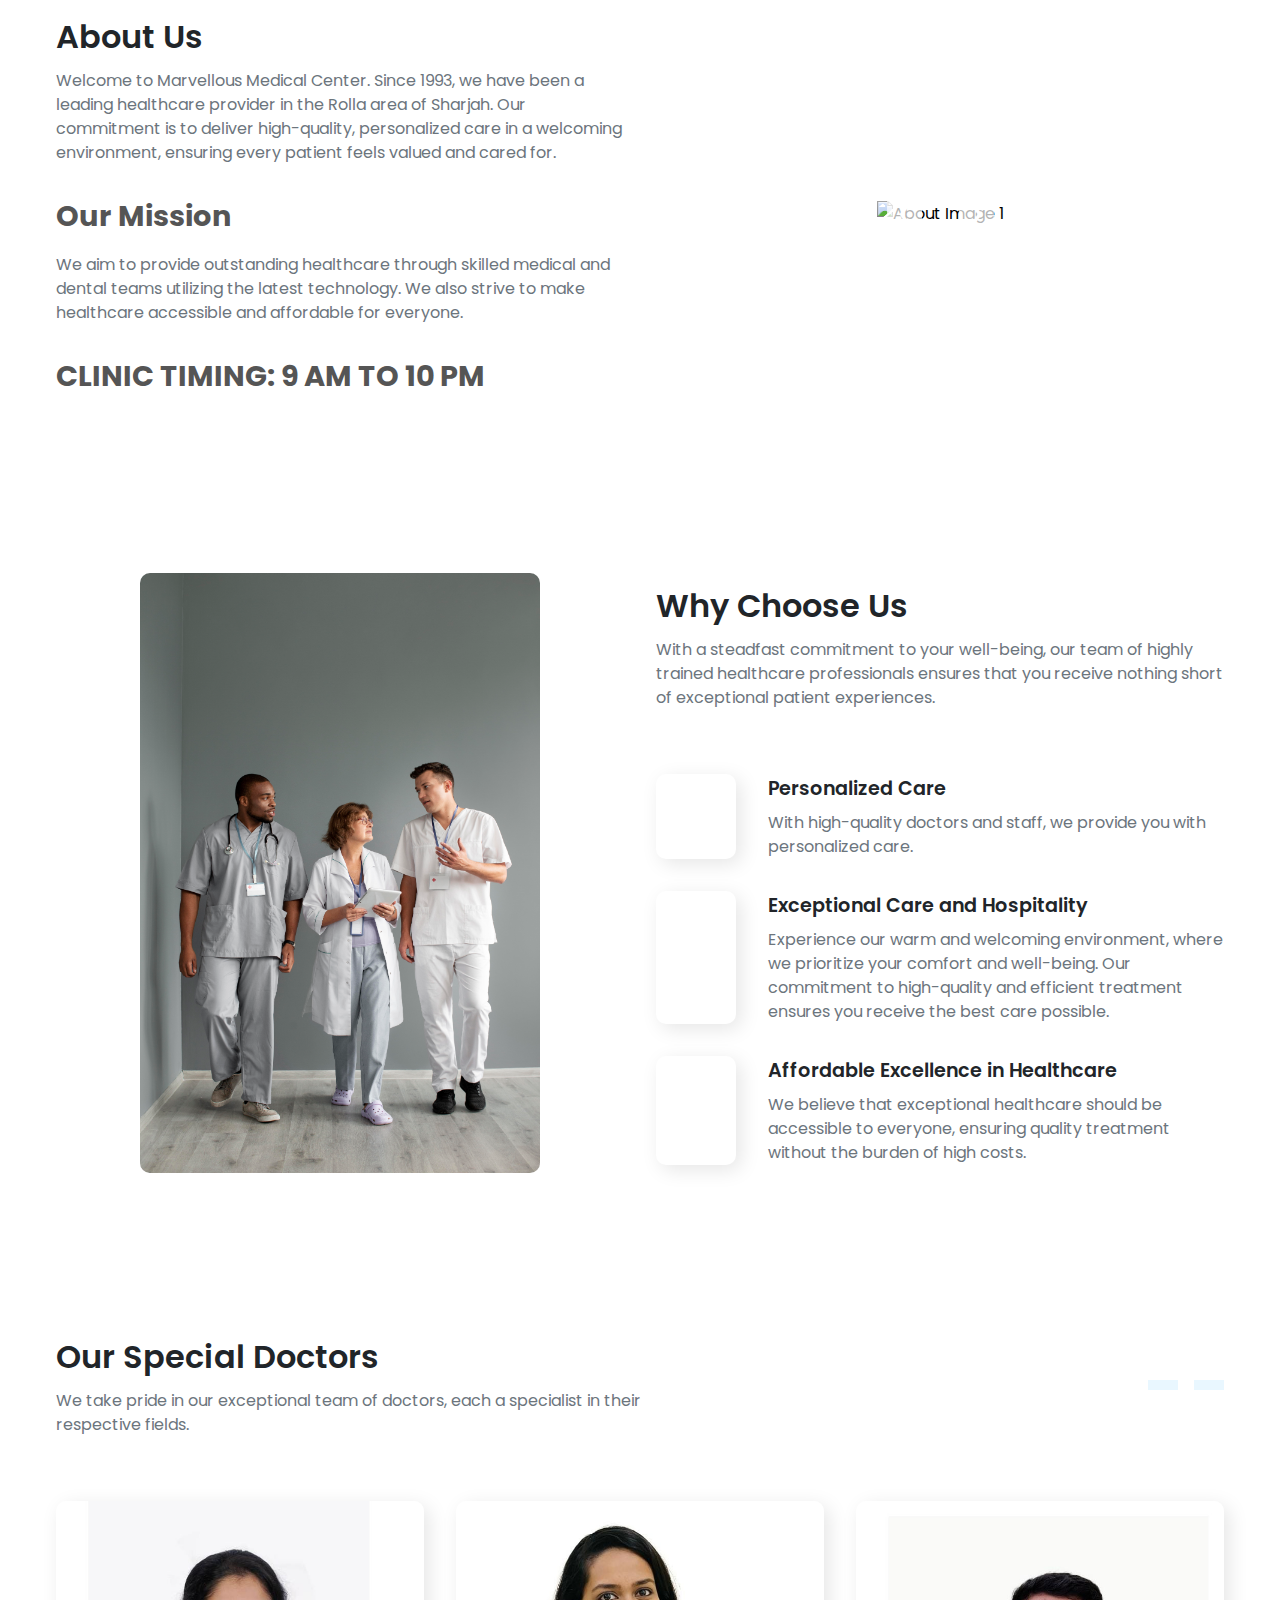
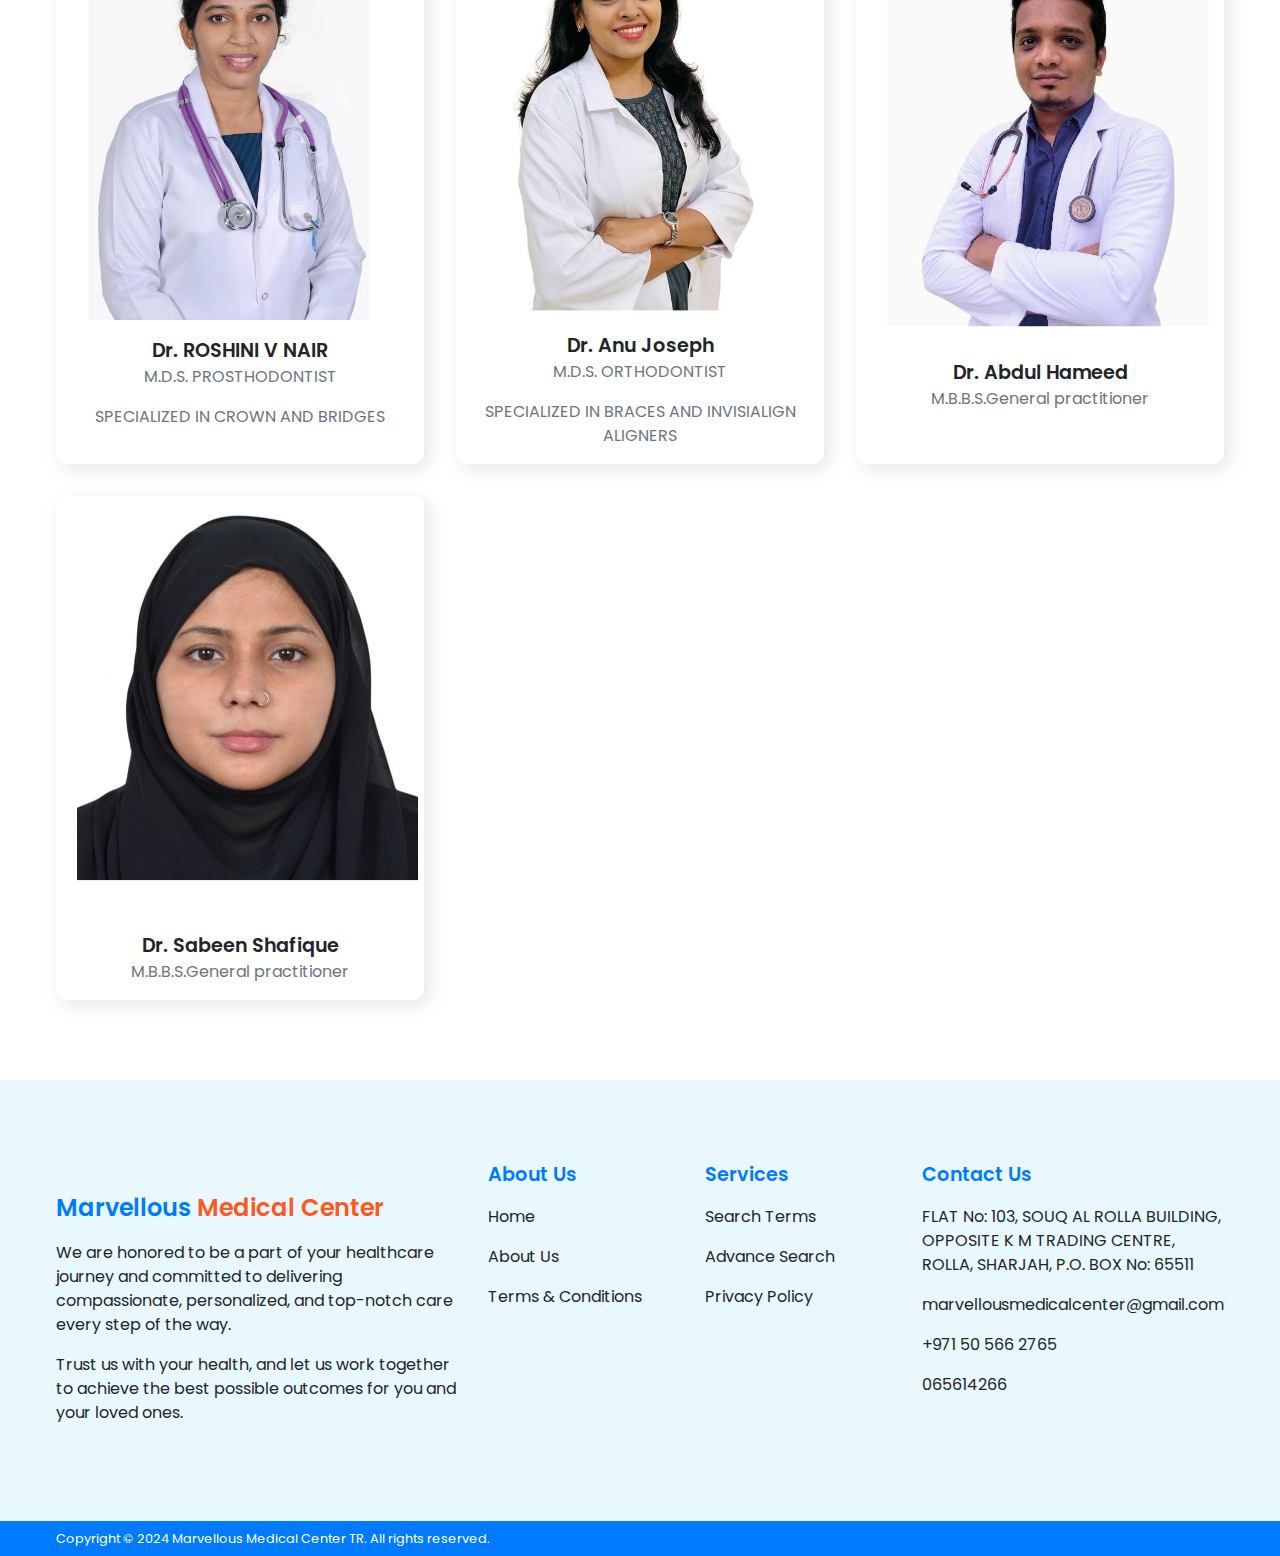
==== commit 0fd0c993: "Update index.html" ====
--- a/index.html
+++ b/index.html
@@ -97,7 +97,7 @@
     left: 0;
     right: 0;
     bottom: 0;
-    background-color: rgba(0, 0, 0, 0.5); /* Semi-transparent overlay */
+    background-color: rgba(0, 0, 0, 0.7); /* Semi-transparent overlay */
     z-index: 0; /* Behind content */
   }
   
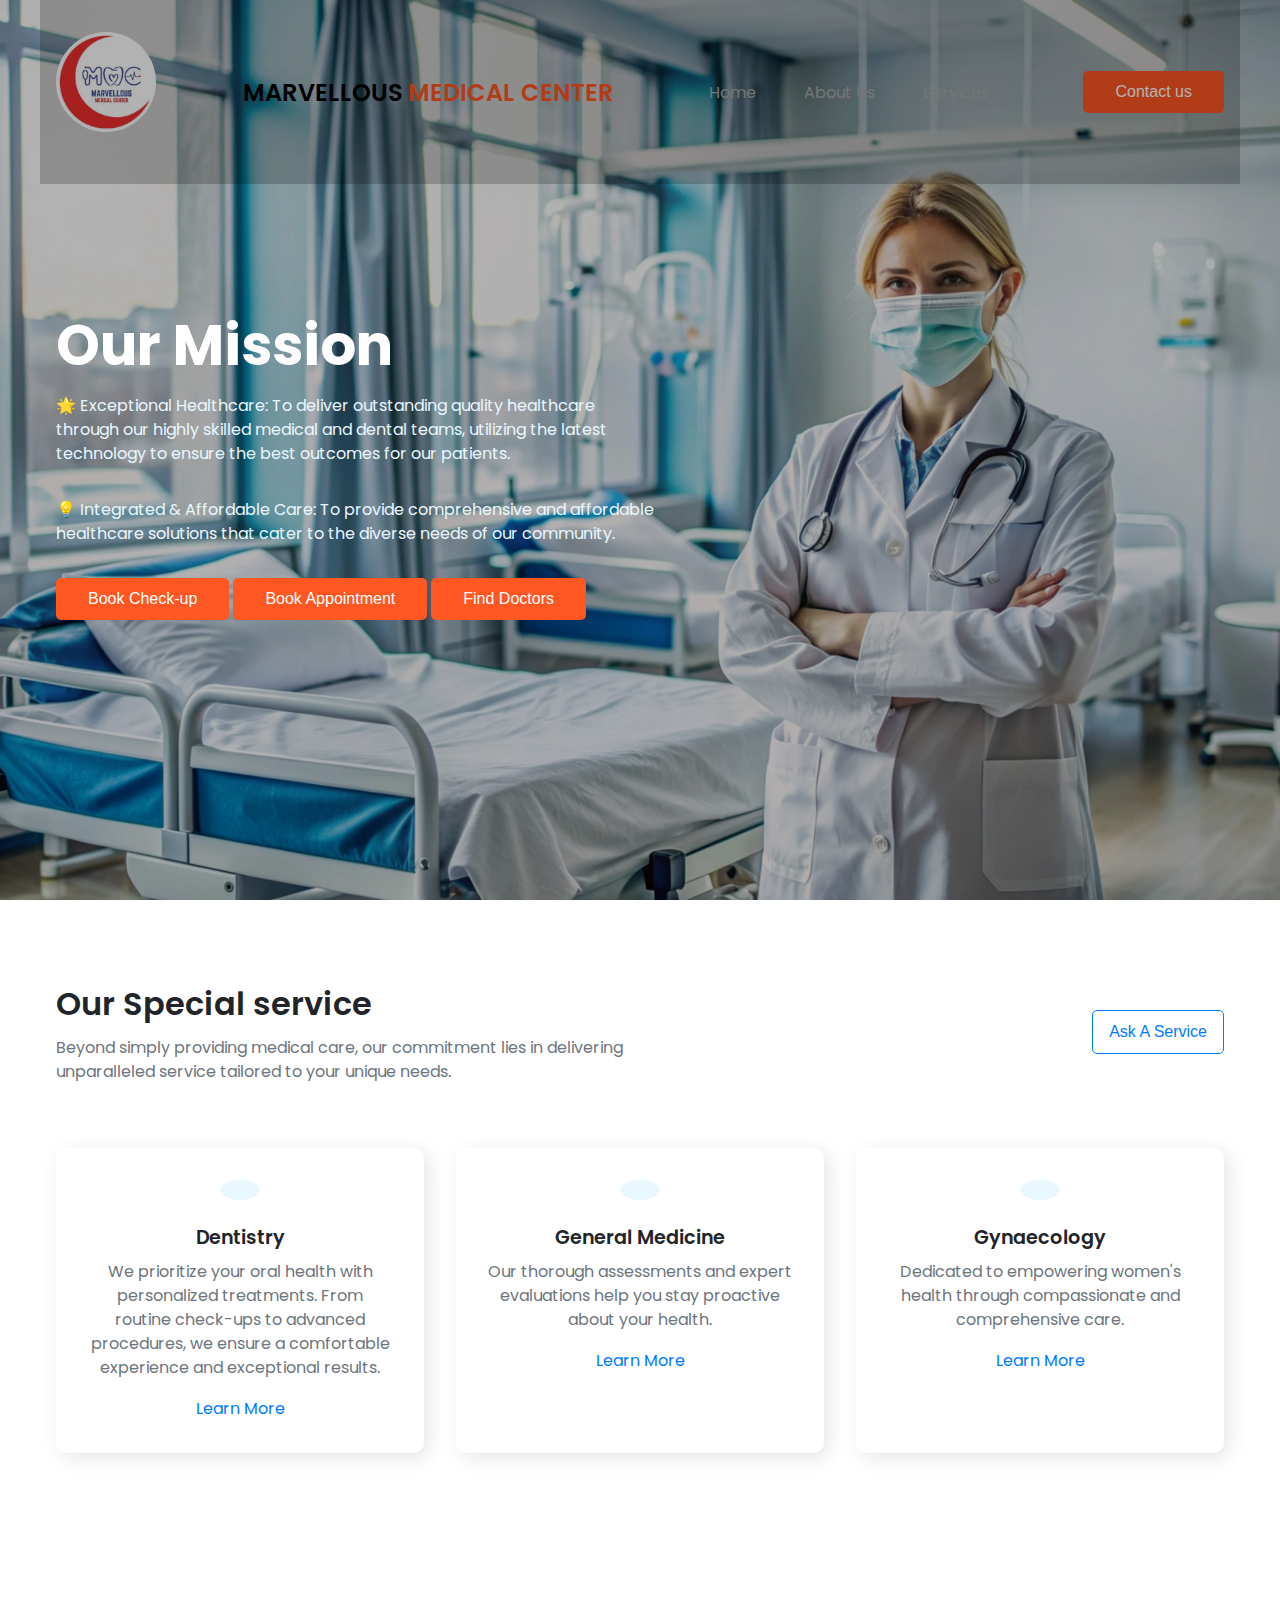
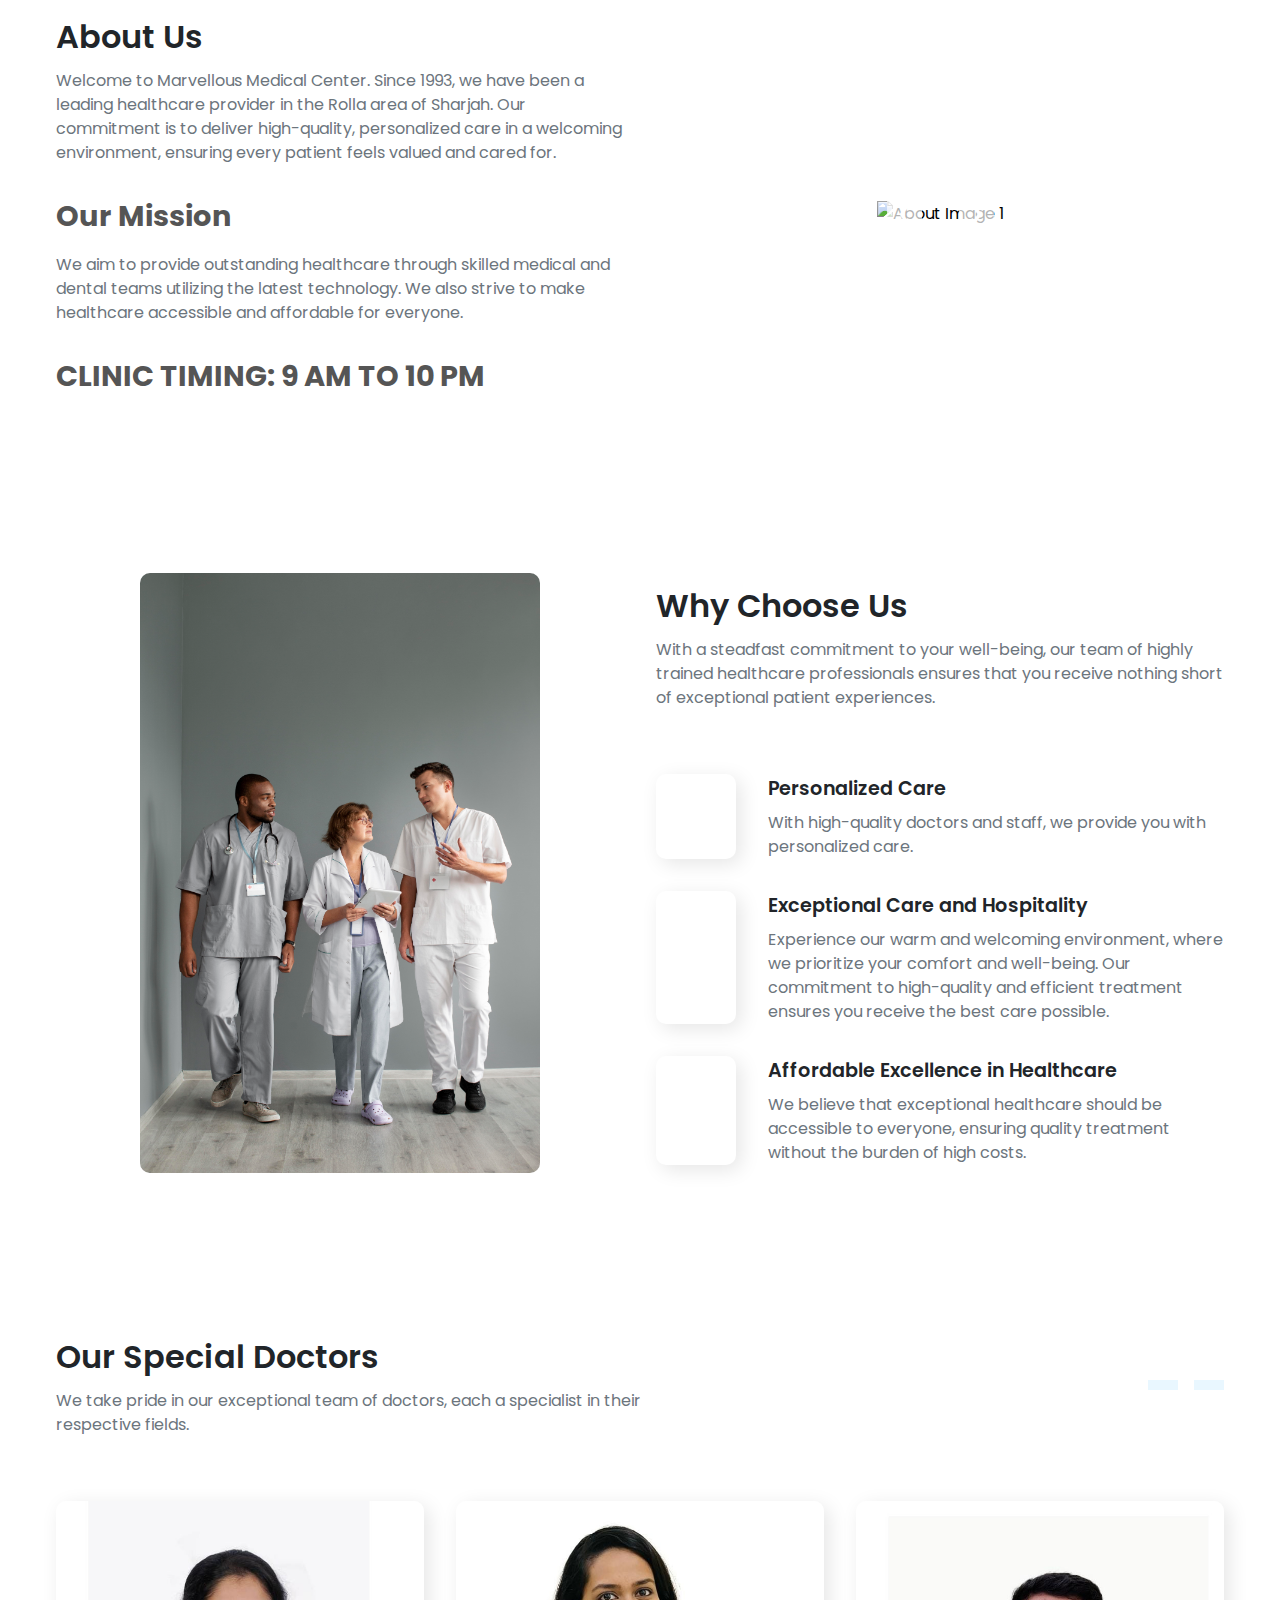
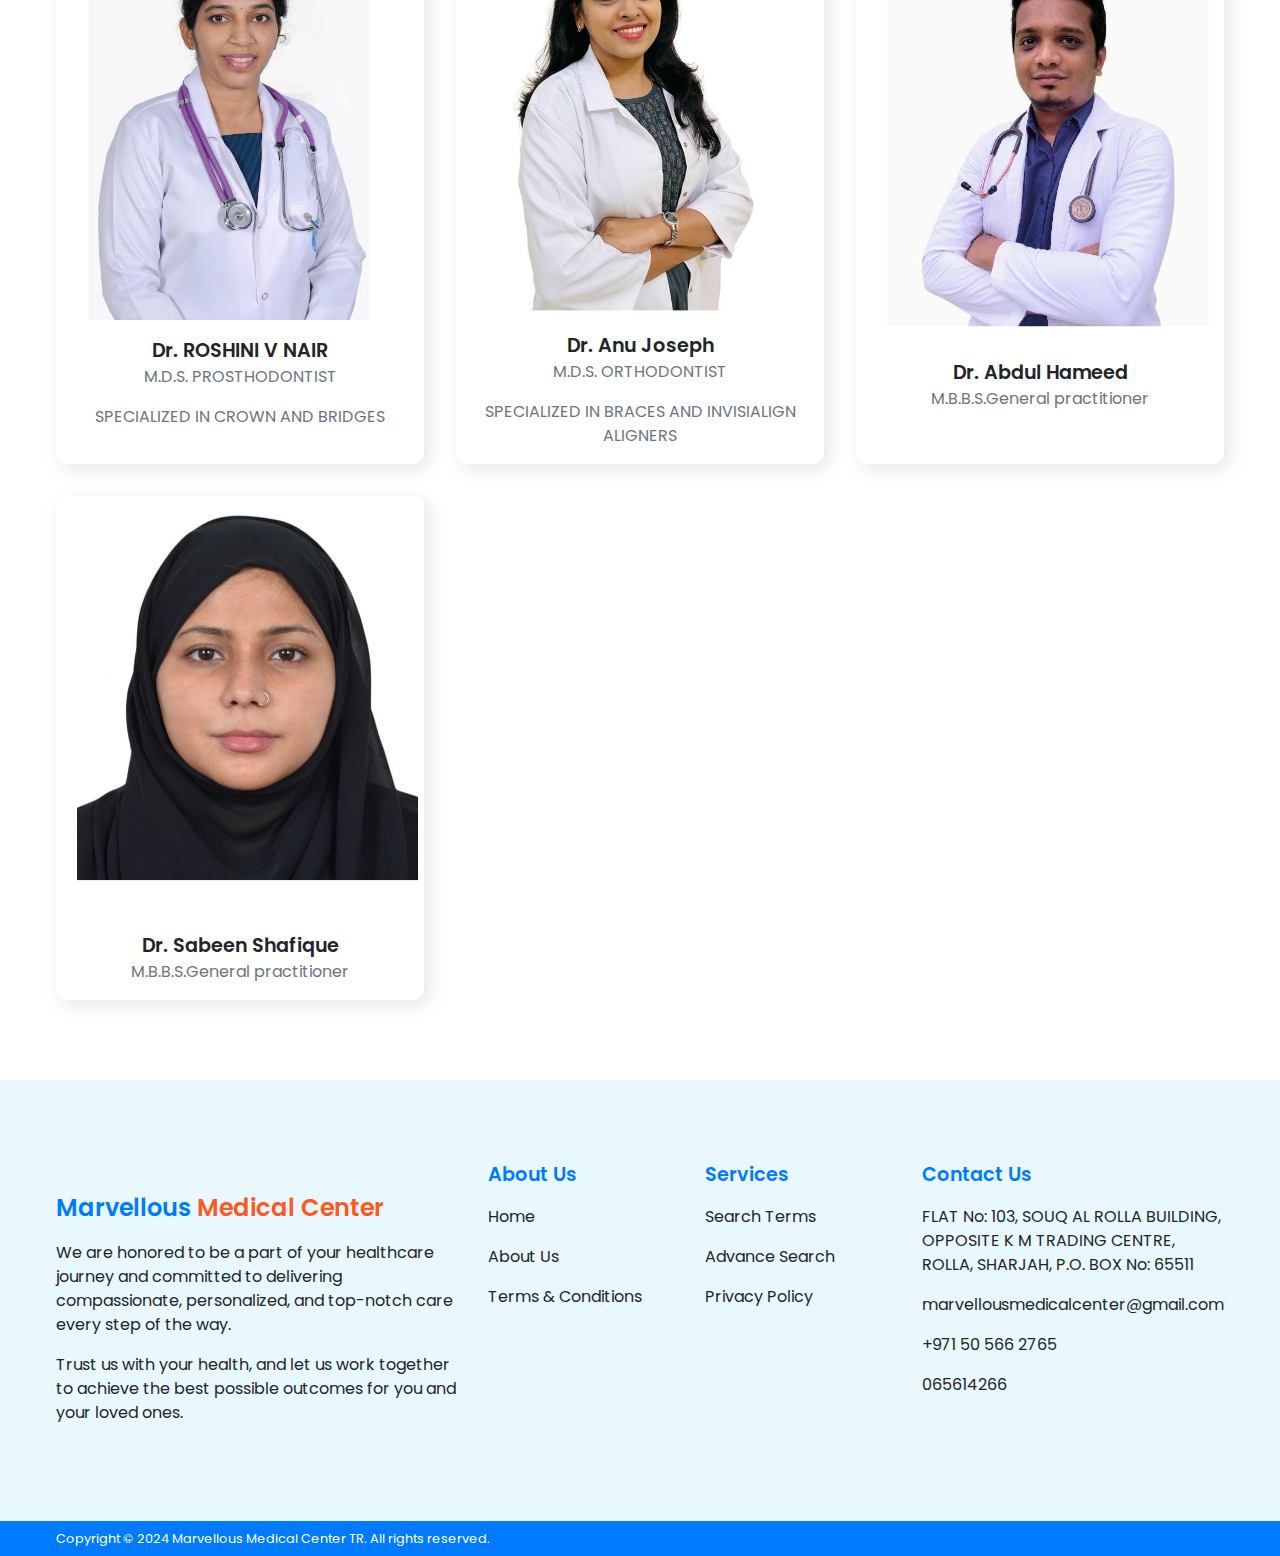
==== commit a1b8f572: "Update index.html" ====
--- a/index.html
+++ b/index.html
@@ -97,7 +97,7 @@
     left: 0;
     right: 0;
     bottom: 0;
-    background-color: rgba(0, 0, 0, 0.7); /* Semi-transparent overlay */
+    background-color: rgba(0, 0, 0, 0.3); /* Semi-transparent overlay */
     z-index: 0; /* Behind content */
   }
   
